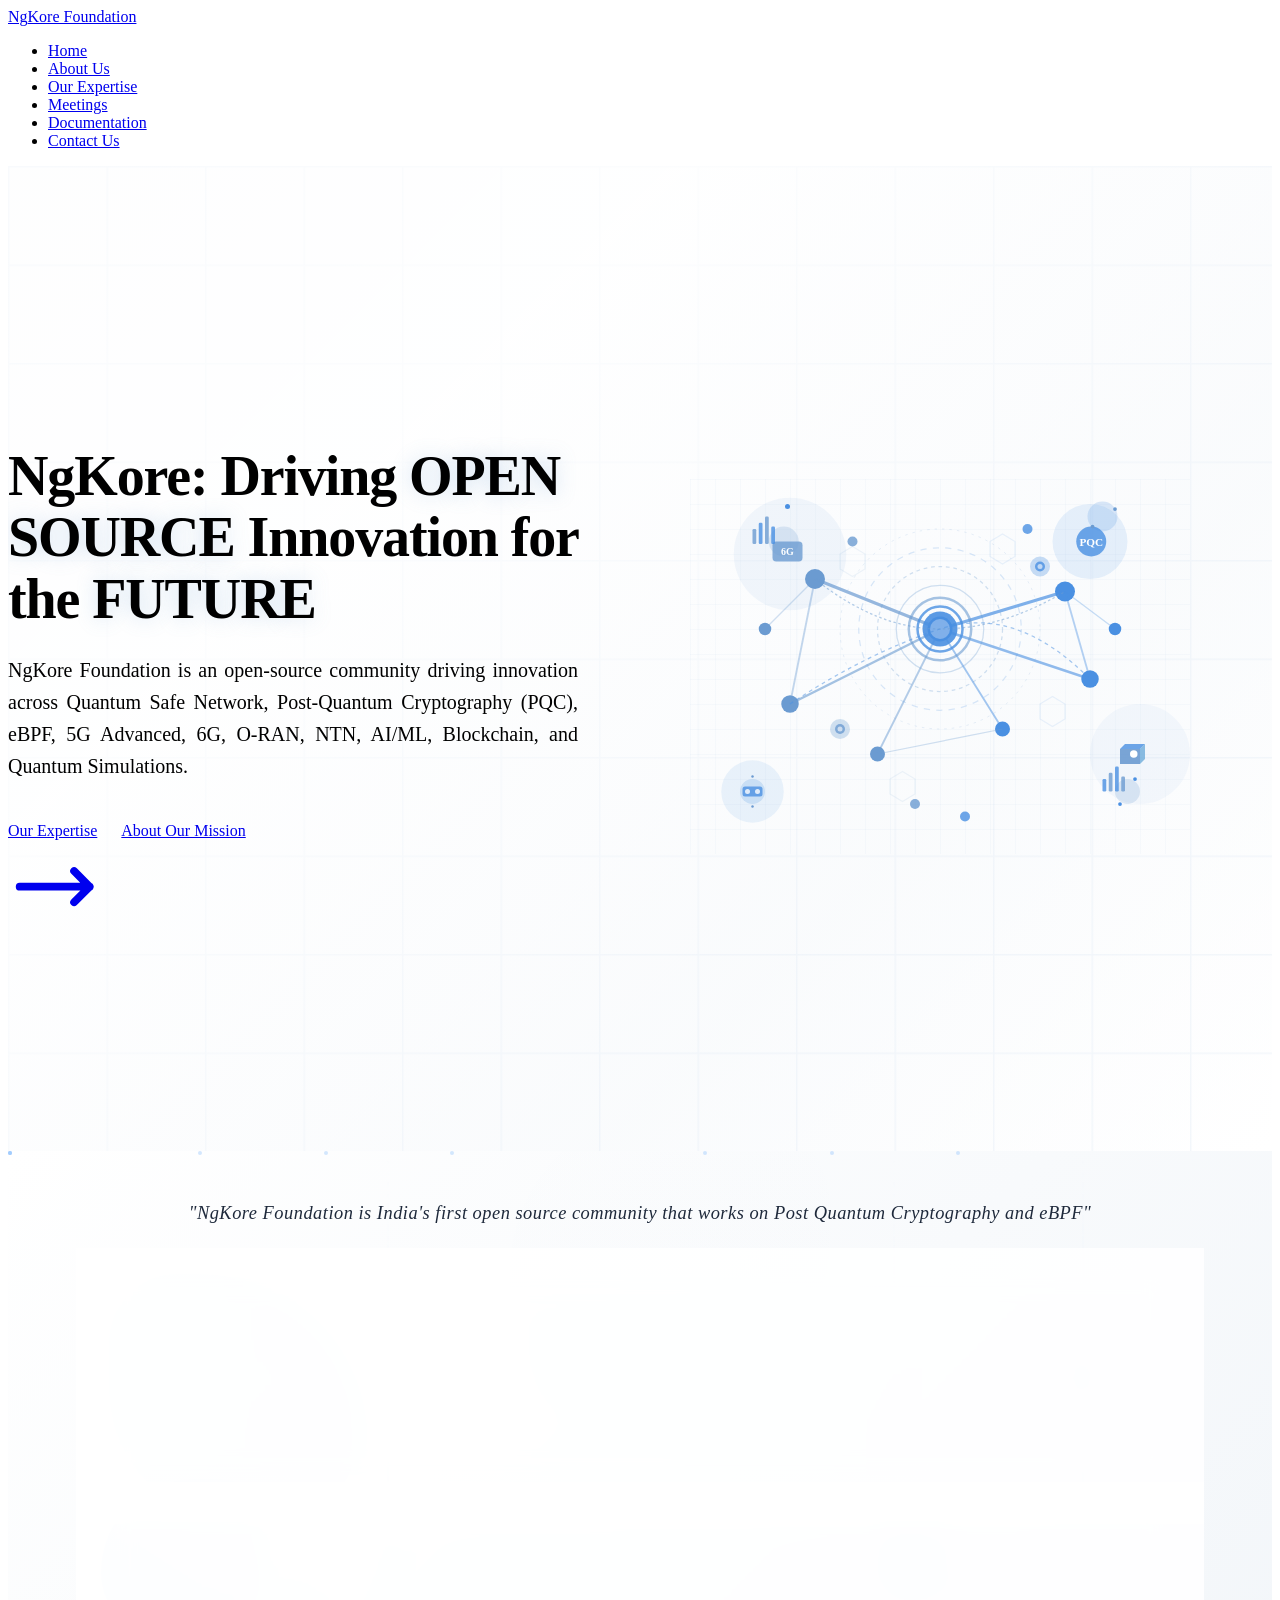
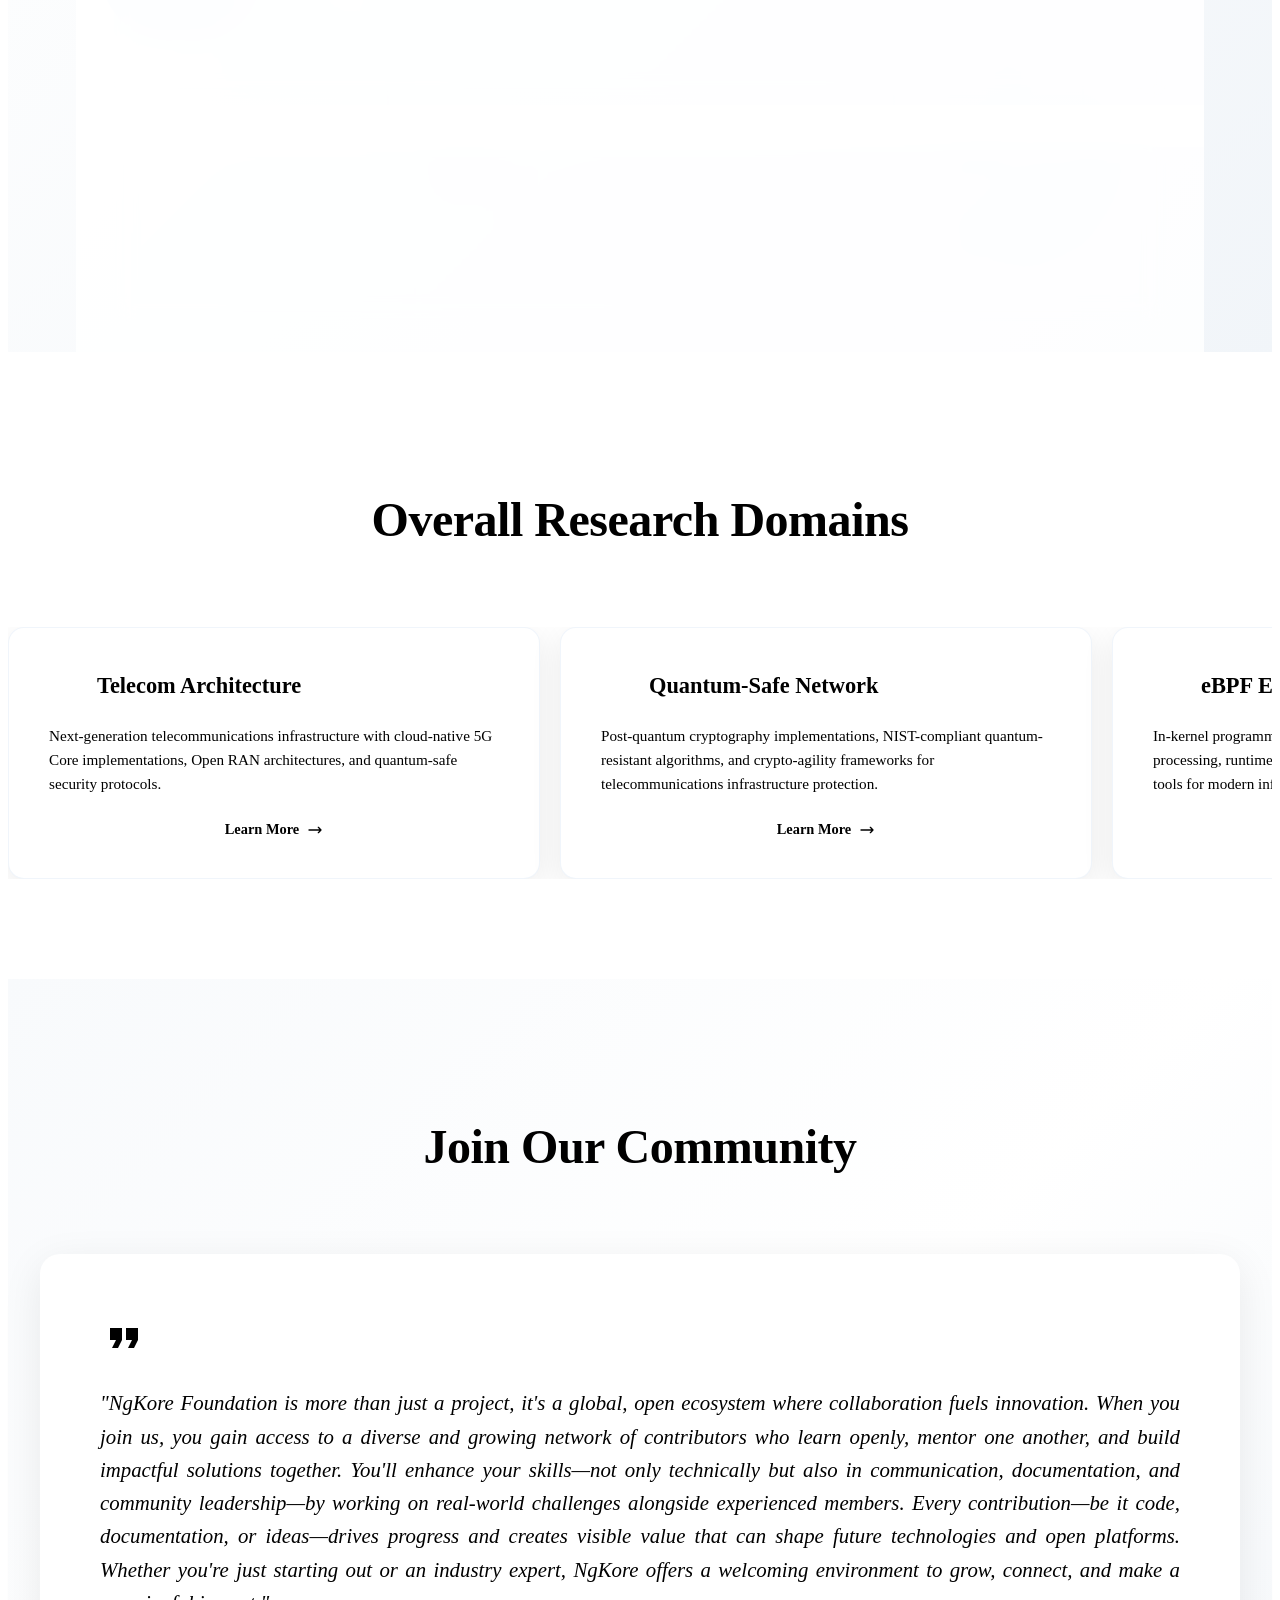
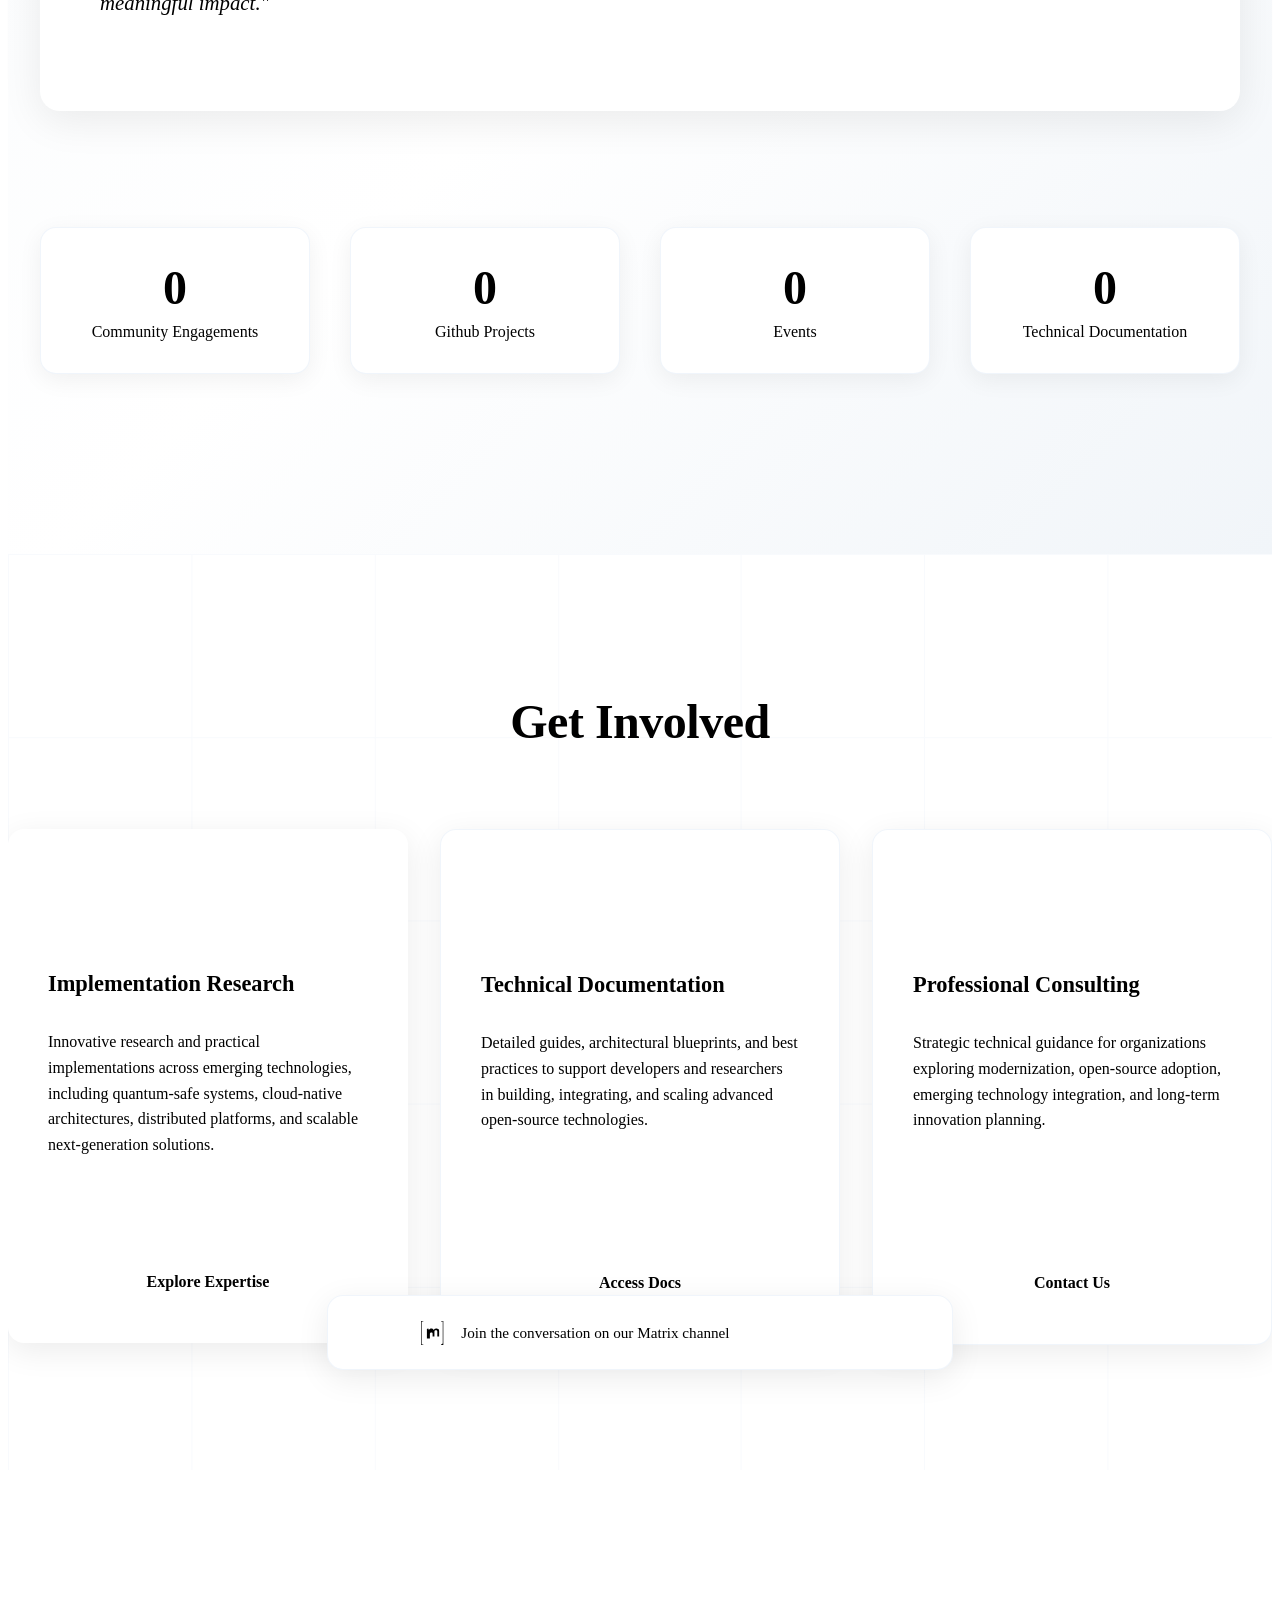
==== index.html @ 416057cf "adding matric channel link Signed-off-by: evershalik <evershalik@gmail.com>" ====
<!DOCTYPE html>
<html lang="en">
  <head>
    <meta charset="UTF-8" />
    <meta name="viewport" content="width=device-width, initial-scale=1.0" />
    <title>NgKore Foundation</title>
    <meta
      name="description"
      content="An open source community advancing in PQC, eBPF, 6G, O-RAN, NTN, AI/ML, Blockchain, Quantum, and Cloud-Native technologies."
    />

    <!-- Link Preview (Open Graph / Twitter Card) -->
    <meta property="og:type" content="website" />
    <meta property="og:url" content="https://ngkorefoundation.org/" />
    <!-- Replace with your live URL -->
    <meta
      property="og:title"
      content="NgKore: Driving OPEN SOURCE Innovation for the FUTURE"
    />
    <meta
      property="og:description"
      content="An open source community advancing in PQC, eBPF, 6G, O-RAN, NTN, AI/ML, Blockchain, Quantum and Cloud-Native technologies."
    />
    <meta property="og:image" content="./assets/ngkore-banner.png" />
    <!-- Replace with your actual image URL -->
    <meta property="og:image:type" content="image/png" />
    <meta property="og:image:width" content="1200" />
    <meta property="og:image:height" content="630" />

    <!-- Twitter Card -->
    <meta name="twitter:card" content="summary_large_image" />
    <meta name="twitter:url" content="https://ngkorefoundation.org/" />
    <meta
      name="twitter:title"
      content="NgKore: Driving OPEN SOURCE Innovation for the FUTURE"
    />
    <meta
      name="twitter:description"
      content="An open source community advancing in PQC, eBPF, 6G, O-RAN, NTN, AI/ML, Blockchain, Quantum, and Cloud-Native technologies."
    />
    <meta name="twitter:image" content="./assets/images/ngkore-banner.png" />

    <!-- Favicon -->
    <link
      rel="icon"
      type="image/x-icon"
      href="assets/images/favicon/favicon.ico"
    />
    <link
      rel="icon"
      type="image/png"
      sizes="16x16"
      href="assets/images/favicon/favicon-16x16.png"
    />
    <link
      rel="icon"
      type="image/png"
      sizes="32x32"
      href="assets/images/favicon/favicon-32x32.png"
    />
    <link
      rel="apple-touch-icon"
      sizes="180x180"
      href="assets/images/favicon/apple-touch-icon.png"
    />
    <link rel="manifest" href="assets/images/favicon/site.webmanifest" />

    <link rel="stylesheet" href="assets/css/main.css" />
    <link rel="stylesheet" href="assets/css/header.css" />
    <link rel="stylesheet" href="assets/css/index.css?v=1737716300" />
    <link rel="stylesheet" href="assets/css/footer.css" />
    <link
      href="https://fonts.googleapis.com/css2?family=ABeeZee:ital@0;1&display=swap"
      rel="stylesheet"
    />
  </head>

  <body>
    <!-- Include Header Component -->
    <div id="header-container"></div>

    <main>
      <!-- Hero Section -->
      <section class="hero-section">
        <div class="container">
          <div class="hero-content">
            <h1 class="hero-title">
              NgKore:
              <span class="gradient-text"> Driving </span
              ><span class="highlight-text">OPEN SOURCE</span
              ><span class="gradient-text"> Innovation for the </span
              ><span class="highlight-text">FUTURE</span>
            </h1>
            <p class="hero-subtitle">
              NgKore Foundation is an open-source community driving innovation
              across Quantum Safe Network, Post-Quantum Cryptography (PQC),
              eBPF, 5G Advanced, 6G, O-RAN, NTN, AI/ML, Blockchain, and Quantum
              Simulations.
            </p>
            <div class="hero-actions">
              <a href="pages/expertise" class="btn btn-primary">
                <span>Our Expertise</span>
                <svg
                  class="btn-icon"
                  fill="none"
                  stroke="currentColor"
                  viewBox="0 0 24 24"
                >
                  <path
                    stroke-linecap="round"
                    stroke-linejoin="round"
                    stroke-width="2"
                    d="M17 8l4 4m0 0l-4 4m4-4H3"
                  />
                </svg>
              </a>
              <a href="pages/about" class="btn btn-secondary">
                <span>About Our Mission</span>
              </a>
            </div>
          </div>
          <div class="hero-visual">
            <div class="hero-illustration">
              <svg
                class="hero-svg"
                viewBox="0 0 400 300"
                xmlns="http://www.w3.org/2000/svg"
              >
                <!-- Background elements -->
                <circle
                  cx="80"
                  cy="60"
                  r="45"
                  fill="rgba(107, 155, 209, 0.08)"
                  class="float-animation"
                />
                <circle
                  cx="320"
                  cy="50"
                  r="30"
                  fill="rgba(74, 144, 226, 0.12)"
                  class="float-animation-delayed"
                />
                <circle
                  cx="360"
                  cy="220"
                  r="40"
                  fill="rgba(107, 155, 209, 0.06)"
                  class="float-animation-slow"
                />
                <circle
                  cx="50"
                  cy="250"
                  r="25"
                  fill="rgba(74, 144, 226, 0.1)"
                  class="float-animation-delayed"
                />

                <!-- Grid pattern overlay -->
                <defs>
                  <pattern
                    id="grid"
                    x="0"
                    y="0"
                    width="20"
                    height="20"
                    patternUnits="userSpaceOnUse"
                  >
                    <path
                      d="M 20 0 L 0 0 0 20"
                      fill="none"
                      stroke="#6B9BD1"
                      stroke-width="0.2"
                      opacity="0.3"
                    />
                  </pattern>
                </defs>
                <rect
                  x="0"
                  y="0"
                  width="100%"
                  height="100%"
                  fill="url(#grid)"
                  class="fade-in-animation"
                />

                <!-- Main network nodes -->
                <circle
                  cx="200"
                  cy="120"
                  r="10"
                  fill="#4A90E2"
                  class="pulse-animation-strong"
                />
                <circle
                  cx="100"
                  cy="80"
                  r="8"
                  fill="#6B9BD1"
                  class="pulse-animation"
                />
                <circle
                  cx="300"
                  cy="90"
                  r="8"
                  fill="#4A90E2"
                  class="pulse-animation-delayed"
                />
                <circle
                  cx="80"
                  cy="180"
                  r="7"
                  fill="#6B9BD1"
                  class="pulse-animation-slow"
                />
                <circle
                  cx="320"
                  cy="160"
                  r="7"
                  fill="#4A90E2"
                  class="pulse-animation"
                />
                <circle
                  cx="150"
                  cy="220"
                  r="6"
                  fill="#6B9BD1"
                  class="pulse-animation-delayed"
                />
                <circle
                  cx="250"
                  cy="200"
                  r="6"
                  fill="#4A90E2"
                  class="pulse-animation-slow"
                />
                <circle
                  cx="60"
                  cy="120"
                  r="5"
                  fill="#6B9BD1"
                  class="pulse-animation"
                />
                <circle
                  cx="340"
                  cy="120"
                  r="5"
                  fill="#4A90E2"
                  class="pulse-animation-delayed"
                />

                <!-- Secondary network nodes -->
                <circle
                  cx="130"
                  cy="50"
                  r="4"
                  fill="#6B9BD1"
                  opacity="0.8"
                  class="pulse-animation-subtle"
                />
                <circle
                  cx="270"
                  cy="40"
                  r="4"
                  fill="#4A90E2"
                  opacity="0.8"
                  class="pulse-animation-subtle-delayed"
                />
                <circle
                  cx="180"
                  cy="260"
                  r="4"
                  fill="#6B9BD1"
                  opacity="0.8"
                  class="pulse-animation-subtle"
                />
                <circle
                  cx="220"
                  cy="270"
                  r="4"
                  fill="#4A90E2"
                  opacity="0.8"
                  class="pulse-animation-subtle-delayed"
                />

                <!-- Connection lines - Primary -->
                <line
                  x1="200"
                  y1="120"
                  x2="100"
                  y2="80"
                  stroke="#6B9BD1"
                  stroke-width="2.5"
                  opacity="0.7"
                  class="draw-animation"
                />
                <line
                  x1="200"
                  y1="120"
                  x2="300"
                  y2="90"
                  stroke="#4A90E2"
                  stroke-width="2.5"
                  opacity="0.7"
                  class="draw-animation-delayed"
                />
                <line
                  x1="200"
                  y1="120"
                  x2="80"
                  y2="180"
                  stroke="#6B9BD1"
                  stroke-width="2"
                  opacity="0.6"
                  class="draw-animation-slow"
                />
                <line
                  x1="200"
                  y1="120"
                  x2="320"
                  y2="160"
                  stroke="#4A90E2"
                  stroke-width="2"
                  opacity="0.6"
                  class="draw-animation-delayed-slow"
                />
                <line
                  x1="200"
                  y1="120"
                  x2="150"
                  y2="220"
                  stroke="#6B9BD1"
                  stroke-width="1.5"
                  opacity="0.5"
                  class="draw-animation"
                />
                <line
                  x1="200"
                  y1="120"
                  x2="250"
                  y2="200"
                  stroke="#4A90E2"
                  stroke-width="1.5"
                  opacity="0.5"
                  class="draw-animation-delayed"
                />

                <!-- Connection lines - Secondary -->
                <line
                  x1="100"
                  y1="80"
                  x2="80"
                  y2="180"
                  stroke="#6B9BD1"
                  stroke-width="1.5"
                  opacity="0.4"
                  class="draw-animation-slow"
                />
                <line
                  x1="300"
                  y1="90"
                  x2="320"
                  y2="160"
                  stroke="#4A90E2"
                  stroke-width="1.5"
                  opacity="0.4"
                  class="draw-animation-slow"
                />
                <line
                  x1="150"
                  y1="220"
                  x2="250"
                  y2="200"
                  stroke="#6B9BD1"
                  stroke-width="1"
                  opacity="0.3"
                  class="draw-animation-delayed"
                />
                <line
                  x1="60"
                  y1="120"
                  x2="100"
                  y2="80"
                  stroke="#6B9BD1"
                  stroke-width="1"
                  opacity="0.3"
                  class="draw-animation"
                />
                <line
                  x1="340"
                  y1="120"
                  x2="300"
                  y2="90"
                  stroke="#4A90E2"
                  stroke-width="1"
                  opacity="0.3"
                  class="draw-animation-delayed"
                />

                <!-- Central hub with multiple rings -->
                <circle
                  cx="200"
                  cy="120"
                  r="25"
                  fill="none"
                  stroke="#6B9BD1"
                  stroke-width="2"
                  opacity="0.6"
                  class="expand-animation"
                />
                <circle
                  cx="200"
                  cy="120"
                  r="18"
                  fill="none"
                  stroke="#4A90E2"
                  stroke-width="2"
                  opacity="0.8"
                  class="expand-animation-delayed"
                />
                <circle
                  cx="200"
                  cy="120"
                  r="35"
                  fill="none"
                  stroke="#6B9BD1"
                  stroke-width="1"
                  opacity="0.3"
                  class="expand-animation-slow"
                />
                <circle cx="200" cy="120" r="14" fill="#4A90E2" opacity="0.9" />
                <circle
                  cx="200"
                  cy="120"
                  r="8"
                  fill="white"
                  opacity="0.3"
                  class="pulse-inner"
                />

                <!-- Technology clusters -->
                <g class="tech-cluster" transform="translate(70, 30)">
                  <circle
                    cx="5"
                    cy="20"
                    r="12"
                    fill="rgba(107, 155, 209, 0.2)"
                    class="cluster-pulse"
                  />
                  <rect
                    x="-4"
                    y="20"
                    width="24"
                    height="16"
                    rx="3"
                    fill="#6B9BD1"
                    opacity="0.8"
                  />
                  <text
                    x="8"
                    y="28"
                    text-anchor="middle"
                    dominant-baseline="central"
                    fill="white"
                    font-size="8"
                    font-weight="bold"
                  >
                    6G
                  </text>
                  <circle
                    cx="8"
                    cy="-8"
                    r="2"
                    fill="#4A90E2"
                    class="blink-animation"
                  />
                </g>

                <g class="tech-cluster" transform="translate(330, 30)">
                  <circle
                    cx="0"
                    cy="0"
                    r="12"
                    fill="rgba(74, 144, 226, 0.2)"
                    class="cluster-pulse-delayed"
                  />
                  <circle cx="-9" cy="20" r="12" fill="#4A90E2" opacity="0.8" />
                  <text
                    x="-9"
                    y="20"
                    text-anchor="middle"
                    dominant-baseline="central"
                    fill="white"
                    font-size="9"
                    font-weight="bold"
                  >
                    PQC
                  </text>
                  <circle
                    cx="10"
                    cy="-6"
                    r="1.5"
                    fill="#6B9BD1"
                    class="blink-animation-delayed"
                  />
                  <circle
                    cx="-8"
                    cy="8"
                    r="1.5"
                    fill="#6B9BD1"
                    class="blink-animation"
                  />
                </g>

                <g class="tech-cluster" transform="translate(350, 250)">
                  <circle
                    cx="0"
                    cy="0"
                    r="10"
                    fill="rgba(107, 155, 209, 0.2)"
                    class="cluster-pulse"
                  />
                  <!-- 3D Cube -->
                  <!-- Front face -->
                  <rect
                    x="-6"
                    y="-34"
                    width="16"
                    height="12"
                    fill="#6B9BD1"
                    opacity="0.9"
                  />
                  <!-- Top face -->
                  <polygon
                    points="-6,-34 -2,-38 14,-38 10,-34"
                    fill="#4A90E2"
                    opacity="0.8"
                  />
                  <!-- Right face -->
                  <polygon
                    points="10,-34 14,-38 14,-26 10,-22"
                    fill="#5BA3D6"
                    opacity="0.7"
                  />
                  <circle cx="5" cy="-30" r="3" fill="white" />
                  <circle
                    cx="6"
                    cy="-10"
                    r="1.5"
                    fill="#4A90E2"
                    class="orbit-animation"
                  />
                  <circle
                    cx="-6"
                    cy="10"
                    r="1.5"
                    fill="#4A90E2"
                    class="orbit-animation-reverse"
                  />
                </g>

                <g class="tech-cluster" transform="translate(50, 250)">
                  <circle
                    cx="0"
                    cy="0"
                    r="10"
                    fill="rgba(74, 144, 226, 0.2)"
                    class="cluster-pulse-delayed"
                  />
                  <rect
                    x="-8"
                    y="-4"
                    width="16"
                    height="8"
                    rx="2"
                    fill="#4A90E2"
                    opacity="0.8"
                  />
                  <circle cx="-4" cy="0" r="2" fill="white" opacity="0.8" />
                  <circle cx="4" cy="0" r="2" fill="white" opacity="0.8" />
                  <circle
                    cx="0"
                    cy="-12"
                    r="1"
                    fill="#6B9BD1"
                    class="float-dot"
                  />
                  <circle
                    cx="0"
                    cy="12"
                    r="1"
                    fill="#6B9BD1"
                    class="float-dot-delayed"
                  />
                </g>

                <!-- Signal waves -->
                <g class="signal-waves">
                  <circle
                    cx="200"
                    cy="120"
                    r="50"
                    fill="none"
                    stroke="#6B9BD1"
                    stroke-width="1"
                    opacity="0"
                    class="wave-animation"
                  ></circle>
                  <circle
                    cx="200"
                    cy="120"
                    r="70"
                    fill="none"
                    stroke="#4A90E2"
                    stroke-width="1"
                    opacity="0"
                    class="wave-animation-delayed"
                  ></circle>
                  <circle
                    cx="200"
                    cy="120"
                    r="90"
                    fill="none"
                    stroke="#6B9BD1"
                    stroke-width="1"
                    opacity="0"
                    class="wave-animation-slow"
                  ></circle>
                </g>

                <!-- Additional Complex Elements -->
                <!-- Rotating orbital rings around main hub -->
                <g class="orbital-rings">
                  <circle
                    cx="200"
                    cy="120"
                    r="50"
                    fill="none"
                    stroke="#6B9BD1"
                    stroke-width="1"
                    opacity="0.3"
                    stroke-dasharray="3,3"
                    class="orbit-ring-1"
                  />
                  <circle
                    cx="200"
                    cy="120"
                    r="65"
                    fill="none"
                    stroke="#4A90E2"
                    stroke-width="1"
                    opacity="0.2"
                    stroke-dasharray="5,5"
                    class="orbit-ring-2"
                  />
                  <circle
                    cx="200"
                    cy="120"
                    r="80"
                    fill="none"
                    stroke="#6B9BD1"
                    stroke-width="0.8"
                    opacity="0.15"
                    stroke-dasharray="2,4"
                    class="orbit-ring-3"
                  />
                </g>

                <!-- Signal wave propagation -->
                <g class="signal-waves">
                  <circle
                    cx="200"
                    cy="120"
                    r="40"
                    fill="none"
                    stroke="#6B9BD1"
                    stroke-width="2"
                    opacity="0"
                    class="wave-1"
                  />
                  <circle
                    cx="200"
                    cy="120"
                    r="60"
                    fill="none"
                    stroke="#4A90E2"
                    stroke-width="2"
                    opacity="0"
                    class="wave-2"
                  />
                  <circle
                    cx="200"
                    cy="120"
                    r="90"
                    fill="none"
                    stroke="#6B9BD1"
                    stroke-width="2"
                    opacity="0"
                    class="wave-3"
                  />
                </g>

                <!-- Network activity indicators -->
                <g class="activity-indicators">
                  <rect
                    x="50"
                    y="40"
                    width="3"
                    height="12"
                    fill="#6B9BD1"
                    opacity="0.8"
                    class="bar-1"
                    rx="1"
                  />
                  <rect
                    x="55"
                    y="35"
                    width="3"
                    height="17"
                    fill="#4A90E2"
                    opacity="0.8"
                    class="bar-2"
                    rx="1"
                  />
                  <rect
                    x="60"
                    y="30"
                    width="3"
                    height="22"
                    fill="#6B9BD1"
                    opacity="0.8"
                    class="bar-3"
                    rx="1"
                  />
                  <rect
                    x="65"
                    y="38"
                    width="3"
                    height="14"
                    fill="#4A90E2"
                    opacity="0.8"
                    class="bar-4"
                    rx="1"
                  />

                  <rect
                    x="330"
                    y="240"
                    width="3"
                    height="10"
                    fill="#4A90E2"
                    opacity="0.8"
                    class="bar-5"
                    rx="1"
                  />
                  <rect
                    x="335"
                    y="235"
                    width="3"
                    height="15"
                    fill="#6B9BD1"
                    opacity="0.8"
                    class="bar-6"
                    rx="1"
                  />
                  <rect
                    x="340"
                    y="230"
                    width="3"
                    height="20"
                    fill="#4A90E2"
                    opacity="0.8"
                    class="bar-7"
                    rx="1"
                  />
                  <rect
                    x="345"
                    y="238"
                    width="3"
                    height="12"
                    fill="#6B9BD1"
                    opacity="0.8"
                    class="bar-8"
                    rx="1"
                  />
                </g>

                <!-- Hexagonal mesh pattern -->
                <g class="hex-mesh" opacity="0.1">
                  <polygon
                    points="120,60 130,54 140,60 140,72 130,78 120,72"
                    fill="none"
                    stroke="#6B9BD1"
                    stroke-width="1"
                    class="hex-fade-1"
                  />
                  <polygon
                    points="280,180 290,174 300,180 300,192 290,198 280,192"
                    fill="none"
                    stroke="#4A90E2"
                    stroke-width="1"
                    class="hex-fade-2"
                  />
                  <polygon
                    points="160,240 170,234 180,240 180,252 170,258 160,252"
                    fill="none"
                    stroke="#6B9BD1"
                    stroke-width="1"
                    class="hex-fade-3"
                  />
                  <polygon
                    points="240,50 250,44 260,50 260,62 250,68 240,62"
                    fill="none"
                    stroke="#4A90E2"
                    stroke-width="1"
                    class="hex-fade-4"
                  />
                </g>

                <!-- Pulsing connection hubs -->
                <g class="connection-hubs">
                  <circle
                    cx="120"
                    cy="200"
                    r="8"
                    fill="rgba(107, 155, 209, 0.3)"
                    class="hub-pulse-1"
                  />
                  <circle
                    cx="120"
                    cy="200"
                    r="4"
                    fill="#6B9BD1"
                    opacity="0.8"
                  />
                  <circle
                    cx="120"
                    cy="200"
                    r="2"
                    fill="white"
                    opacity="0.6"
                    class="hub-inner-pulse"
                  />

                  <circle
                    cx="280"
                    cy="70"
                    r="8"
                    fill="rgba(74, 144, 226, 0.3)"
                    class="hub-pulse-2"
                  />
                  <circle cx="280" cy="70" r="4" fill="#4A90E2" opacity="0.8" />
                  <circle
                    cx="280"
                    cy="70"
                    r="2"
                    fill="white"
                    opacity="0.6"
                    class="hub-inner-pulse-delayed"
                  />
                </g>

                <!-- Quantum entanglement lines -->
                <g class="quantum-lines">
                  <path
                    d="M100,80 Q150,120 200,120 Q250,120 300,90"
                    fill="none"
                    stroke="#6B9BD1"
                    stroke-width="1"
                    opacity="0.5"
                    stroke-dasharray="2,2"
                    class="quantum-flow-1"
                  />
                  <path
                    d="M80,180 Q140,140 200,120 Q260,100 320,160"
                    fill="none"
                    stroke="#4A90E2"
                    stroke-width="1"
                    opacity="0.5"
                    stroke-dasharray="3,3"
                    class="quantum-flow-2"
                  />
                </g>
              </svg>
            </div>
          </div>
        </div>
      </section>

      <!-- New Highlight Sections -->
      <!-- <section class="pqc-highlight-section">
    <div class="container">
        <div class="highlight-content">
            <div class="highlight-badge">
                <svg width="24" height="24" viewBox="0 0 24 24" fill="none" stroke="currentColor" stroke-width="2" stroke-linecap="round" stroke-linejoin="round">
                    <path d="M12 1a3 3 0 0 0-3 3v8a3 3 0 0 0 6 0V4a3 3 0 0 0-3-3z"></path>
                    <path d="M21 12h-1l-3-3"></path>
                    <path d="M3 12h1l3-3"></path>
                    <path d="M12 21v-1l-3-3"></path>
                    <path d="M12 3v1l3 3"></path>
                </svg>
                Quantum Security
            </div>
            <h2 class="highlight-title">
                <span class="gradient-text">Post-Quantum Zero Trust Architecture</span>: 
                Ensuring Quantum Security in every layer of the network
            </h2>
            <p class="highlight-description">
                Pioneering the next generation of network security with quantum-resistant cryptography 
                and zero-trust principles, protecting critical infrastructure against both current and 
                future quantum computing threats.
            </p>
        </div>
    </div>
</section>

<section class="ebpf-highlight-section">
    <div class="container">
        <div class="highlight-content">
            <div class="highlight-badge">
                <svg width="24" height="24" viewBox="0 0 24 24" fill="none" stroke="currentColor" stroke-width="2" stroke-linecap="round" stroke-linejoin="round">
                    <path d="M4 7V4a2 2 0 0 1 2-2h2"></path>
                    <path d="M4 17v3a2 2 0 0 0 2 2h2"></path>
                    <path d="M16 4h2a2 2 0 0 1 2 2v3"></path>
                    <path d="M16 20h2a2 2 0 0 0 2-2v-3"></path>
                    <rect x="8" y="8" width="8" height="8" rx="1"></rect>
                </svg>
                eBPF Innovation
            </div>
            <h2 class="highlight-title">
                <span class="gradient-text">Revolutionary eBPF Programming</span>: 
                Transforming Network Performance and Security at the Kernel Level
            </h2>
            <p class="highlight-description">
                Harnessing the power of extended Berkeley Packet Filter (eBPF) technology to deliver 
                unprecedented network performance, real-time observability, and runtime security 
                across cloud-native and telecom infrastructures.
            </p>
        </div>
    </div>
</section> -->

      <!-- Enhanced Highlight Sections -->
      <section class="enhanced-highlights-section">
        <div class="container">
          <!-- NgKore Community Note -->
          <div class="community-note">
            <p>
              <em
                >"NgKore Foundation is India's first open source community that
                works on Post Quantum Cryptography and eBPF"</em
              >
            </p>
          </div>

          <!-- Post-Quantum Zero Trust Architecture Section - LEFT ALIGNED -->
          <div class="highlight-item left-aligned">
            <div class="highlight-content">
              <div class="highlight-text left-text">
                <h2 class="highlight-title gradient-blue">
                  Post-Quantum Zero Trust Architecture (PQ-ZTA)
                </h2>
                <p class="highlight-subtitle">
                  Ensuring Quantum Security in every layer of the network
                </p>
              </div>
              <div class="highlight-visual">
                <div class="floating-icon quantum-icon">
                  <svg
                    viewBox="0 0 24 24"
                    fill="none"
                    stroke="currentColor"
                    stroke-width="2"
                  >
                    <path
                      d="M12 1a3 3 0 0 0-3 3v8a3 3 0 0 0 6 0V4a3 3 0 0 0-3-3z"
                    />
                    <path d="M21 12h-1l-3-3" />
                    <path d="M3 12h1l3-3" />
                    <path d="M12 21v-1l-3-3" />
                    <path d="M12 3v1l3 3" />
                  </svg>
                </div>
              </div>
            </div>
          </div>

          <!-- eBPF Innovation Section - NOW LEFT ALIGNED -->
          <div class="highlight-item left-aligned">
            <div class="highlight-content">
              <div class="highlight-text left-text">
                <h2 class="highlight-title gradient-purple">eBPF Innovation</h2>
                <p class="highlight-subtitle">
                  Revolutionizing system performance, monitoring and security
                  through eBPF innovation and open-source solutions.
                </p>
              </div>
              <div class="highlight-visual">
                <div class="floating-icon ebpf-icon">
                  <svg
                    viewBox="0 0 24 24"
                    fill="none"
                    stroke="currentColor"
                    stroke-width="2"
                  >
                    <path d="M4 7V4a2 2 0 0 1 2-2h2" />
                    <path d="M4 17v3a2 2 0 0 0 2 2h2" />
                    <path d="M16 4h2a2 2 0 0 1 2 2v3" />
                    <path d="M16 20h2a2 2 0 0 0 2-2v-3" />
                    <rect x="8" y="8" width="8" height="8" rx="1" />
                  </svg>
                </div>
              </div>
            </div>
          </div>

          <!-- Next Generation Telecom Section - LEFT ALIGNED -->
          <div class="highlight-item left-aligned">
            <div class="highlight-content">
              <div class="highlight-text left-text">
                <h2 class="highlight-title gradient-green">
                  Next Generation Telecom
                </h2>
                <p class="highlight-subtitle">
                  Cloud-native 5G/6G Networks, O-RAN ecosystems, and
                  Non-Terrestrial Networks (NTN) for future connectivity.
                </p>
              </div>
              <div class="highlight-visual">
                <div class="floating-icon telecom-icon">
                  <svg
                    viewBox="0 0 24 24"
                    fill="none"
                    stroke="currentColor"
                    stroke-width="2"
                  >
                    <path d="M3 21h18" />
                    <path d="M5 21V7l8-4v18" />
                    <path d="M19 21V11l-6-4" />
                    <path d="M9 9v.01" />
                    <path d="M9 12v.01" />
                    <path d="M9 15v.01" />
                    <path d="M9 18v.01" />
                    <path d="M15 15v.01" />
                    <path d="M15 18v.01" />
                  </svg>
                </div>
              </div>
            </div>
          </div>
        </div>

        <!-- INSANE BACKGROUND EFFECTS -->
        <div class="crazy-background">
          <!-- Animated Geometric Shapes -->
          <div class="geometric-shape shape-1"></div>
          <div class="geometric-shape shape-2"></div>
          <div class="geometric-shape shape-3"></div>
          <div class="geometric-shape shape-4"></div>
          <div class="geometric-shape shape-5"></div>
          <div class="geometric-shape shape-6"></div>

          <!-- Floating Orbs -->
          <div class="floating-orb orb-1"></div>
          <div class="floating-orb orb-2"></div>
          <div class="floating-orb orb-3"></div>
          <div class="floating-orb orb-4"></div>

          <!-- Light Beams -->
          <div class="light-beam beam-1"></div>
          <div class="light-beam beam-2"></div>
          <div class="light-beam beam-3"></div>

          <!-- Morphing Blobs -->
          <div class="morphing-blob blob-1"></div>
          <div class="morphing-blob blob-2"></div>

          <!-- Particle Swarm -->
          <div class="particle-swarm">
            <div class="swarm-particle"></div>
            <div class="swarm-particle"></div>
            <div class="swarm-particle"></div>
            <div class="swarm-particle"></div>
            <div class="swarm-particle"></div>
            <div class="swarm-particle"></div>
            <div class="swarm-particle"></div>
            <div class="swarm-particle"></div>
            <div class="swarm-particle"></div>
            <div class="swarm-particle"></div>
          </div>
        </div>
      </section>

      <!-- Research Areas Section -->
      <section class="research-section">
        <div class="container">
          <div class="section-header">
            <h2 class="section-title">Overall Research Domains</h2>
          </div>

          <div class="research-carousel-container">
            <div class="research-carousel-track" id="research-track">
              <div class="research-card">
                <div class="card-header">
                  <div class="card-icon">
                    <svg
                      viewBox="0 0 24 24"
                      fill="none"
                      stroke="currentColor"
                      stroke-width="1.5"
                    >
                      <path d="M3 21h18" />
                      <path d="M5 21V7l8-4v18" />
                      <path d="M19 21V11l-6-4" />
                      <path d="M9 9v.01" />
                      <path d="M9 12v.01" />
                      <path d="M9 15v.01" />
                      <path d="M9 18v.01" />
                      <path d="M15 15v.01" />
                      <path d="M15 18v.01" />
                    </svg>
                  </div>
                  <div class="card-title-section">
                    <h3>Telecom Architecture</h3>
                  </div>
                </div>
                <div class="card-body">
                  <p>
                    Next-generation telecommunications infrastructure with
                    cloud-native 5G Core implementations, Open RAN
                    architectures, and quantum-safe security protocols.
                  </p>
                  <a
                    href="pages/expertise/telecom-architecture"
                    class="card-button"
                  >
                    <span>Learn More</span>
                    <svg
                      class="btn-icon"
                      fill="none"
                      stroke="currentColor"
                      viewBox="0 0 24 24"
                    >
                      <path
                        stroke-linecap="round"
                        stroke-linejoin="round"
                        stroke-width="2"
                        d="M17 8l4 4m0 0l-4 4m4-4H3"
                      />
                    </svg>
                  </a>
                </div>
              </div>

              <div class="research-card">
                <div class="card-header">
                  <div class="card-icon">
                    <svg
                      viewBox="0 0 24 24"
                      fill="none"
                      stroke="currentColor"
                      stroke-width="1.5"
                    >
                      <path
                        d="M12 1L3 5v6c0 5.55 3.84 10.74 9 12 5.16-1.26 9-6.45 9-12V5l-9-4z"
                      />
                      <rect x="10" y="9" width="4" height="4" rx="1" />
                      <path d="M10 9V7a2 2 0 014 0v2" />
                    </svg>
                  </div>
                  <div class="card-title-section">
                    <h3>Quantum-Safe Network</h3>
                  </div>
                </div>
                <div class="card-body">
                  <p>
                    Post-quantum cryptography implementations, NIST-compliant
                    quantum-resistant algorithms, and crypto-agility frameworks
                    for telecommunications infrastructure protection.
                  </p>
                  <a
                    href="pages/expertise/quantum-security"
                    class="card-button"
                  >
                    <span>Learn More</span>
                    <svg
                      class="btn-icon"
                      fill="none"
                      stroke="currentColor"
                      viewBox="0 0 24 24"
                    >
                      <path
                        stroke-linecap="round"
                        stroke-linejoin="round"
                        stroke-width="2"
                        d="M17 8l4 4m0 0l-4 4m4-4H3"
                      />
                    </svg>
                  </a>
                </div>
              </div>

              <div class="research-card">
                <div class="card-header">
                  <div class="card-icon">
                    <svg
                      viewBox="0 0 24 24"
                      fill="none"
                      stroke="currentColor"
                      stroke-width="1.5"
                    >
                      <ellipse cx="12" cy="11" rx="4" ry="6" />
                      <path d="M7 8l-3-2" />
                      <path d="M17 8l3-2" />
                      <path d="M7 14l-3 2" />
                      <path d="M17 14l3 2" />
                      <circle cx="10" cy="8" r="1" />
                      <circle cx="14" cy="8" r="1" />
                      <path d="M8 10h8" />
                      <path d="M8 12h8" />
                      <path d="M8 14h8" />
                    </svg>
                  </div>

                  <div class="card-title-section">
                    <h3>eBPF Engineering</h3>
                  </div>
                </div>
                <div class="card-body">
                  <p>
                    In-kernel programmability solutions with high-performance
                    packet processing, runtime security monitoring, and advanced
                    observability tools for modern infrastructures.
                  </p>
                  <a
                    href="pages/expertise/ebpf-engineering"
                    class="card-button"
                  >
                    <span>Learn More</span>
                    <svg
                      class="btn-icon"
                      fill="none"
                      stroke="currentColor"
                      viewBox="0 0 24 24"
                    >
                      <path
                        stroke-linecap="round"
                        stroke-linejoin="round"
                        stroke-width="2"
                        d="M17 8l4 4m0 0l-4 4m4-4H3"
                      />
                    </svg>
                  </a>
                </div>
              </div>

              <!-- <div class="research-card">
                <div class="card-header">
                  <div class="card-icon">
                    <svg
                      viewBox="0 0 24 24"
                      fill="none"
                      stroke="currentColor"
                      stroke-width="1.5"
                    >
                      <rect x="2" y="3" width="20" height="14" rx="2" ry="2" />
                      <line x1="8" y1="21" x2="16" y2="21" />
                      <line x1="12" y1="17" x2="12" y2="21" />
                      <circle cx="7" cy="9" r="1" />
                      <circle cx="12" cy="9" r="1" />
                      <circle cx="17" cy="9" r="1" />
                      <line x1="5" y1="13" x2="19" y2="13" />
                    </svg>
                  </div>
                  <div class="card-title-section">
                    <h3>Network Deployment</h3>
                  </div>
                </div>
                <div class="card-body">
                  <p>
                    End-to-end private 5G deployments, O-RAN testbeds with 7.2
                    O-RU implementations, and automated network maintenance for
                    reliable telecommunications infrastructure.
                  </p>
                  <a
                    href="pages/expertise/network-deployment"
                    class="card-button"
                  >
                    <span>Learn More</span>
                    <svg
                      class="btn-icon"
                      fill="none"
                      stroke="currentColor"
                      viewBox="0 0 24 24"
                    >
                      <path
                        stroke-linecap="round"
                        stroke-linejoin="round"
                        stroke-width="2"
                        d="M17 8l4 4m0 0l-4 4m4-4H3"
                      />
                    </svg>
                  </a>
                </div>
              </div> -->

              <div class="research-card">
                <div class="card-header">
                  <div class="card-icon">
                    <svg
                      viewBox="0 0 24 24"
                      fill="none"
                      stroke="currentColor"
                      stroke-width="1.5"
                    >
                      <circle cx="12" cy="12" r="3" />
                      <circle cx="6" cy="6" r="2" />
                      <circle cx="18" cy="6" r="2" />
                      <circle cx="6" cy="18" r="2" />
                      <circle cx="18" cy="18" r="2" />
                      <path d="M8.21 8.21l2.83 2.83" />
                      <path d="M15.79 8.21l-2.83 2.83" />
                      <path d="M8.21 15.79l2.83-2.83" />
                      <path d="M15.79 15.79l-2.83-2.83" />
                    </svg>
                  </div>
                  <div class="card-title-section">
                    <h3>Multi-Vendor Integration</h3>
                  </div>
                </div>
                <div class="card-body">
                  <p>
                    Cross-vendor 5G interoperability, Open RAN multi-vendor
                    ecosystems, and vendor-independent radio solutions enabling
                    seamless telecommunications integration.
                  </p>
                  <a
                    href="pages/expertise/multi-vendor-integration"
                    class="card-button"
                  >
                    <span>Learn More</span>
                    <svg
                      class="btn-icon"
                      fill="none"
                      stroke="currentColor"
                      viewBox="0 0 24 24"
                    >
                      <path
                        stroke-linecap="round"
                        stroke-linejoin="round"
                        stroke-width="2"
                        d="M17 8l4 4m0 0l-4 4m4-4H3"
                      />
                    </svg>
                  </a>
                </div>
              </div>

              <!-- Duplicate cards for seamless infinite scroll -->
              <div class="research-card">
                <div class="card-header">
                  <div class="card-icon">
                    <svg
                      viewBox="0 0 24 24"
                      fill="none"
                      stroke="currentColor"
                      stroke-width="1.5"
                    >
                      <path d="M3 21h18" />
                      <path d="M5 21V7l8-4v18" />
                      <path d="M19 21V11l-6-4" />
                      <path d="M9 9v.01" />
                      <path d="M9 12v.01" />
                      <path d="M9 15v.01" />
                      <path d="M9 18v.01" />
                      <path d="M15 15v.01" />
                      <path d="M15 18v.01" />
                    </svg>
                  </div>
                  <div class="card-title-section">
                    <h3>Telecom Architecture</h3>
                  </div>
                </div>
                <div class="card-body">
                  <p>
                    Next-generation telecommunications infrastructure with
                    cloud-native 5G Core implementations, Open RAN
                    architectures, and quantum-safe security protocols.
                  </p>
                  <a
                    href="pages/expertise/telecom-architecture"
                    class="card-button"
                  >
                    <span>Learn More</span>
                    <svg
                      class="btn-icon"
                      fill="none"
                      stroke="currentColor"
                      viewBox="0 0 24 24"
                    >
                      <path
                        stroke-linecap="round"
                        stroke-linejoin="round"
                        stroke-width="2"
                        d="M17 8l4 4m0 0l-4 4m4-4H3"
                      />
                    </svg>
                  </a>
                </div>
              </div>

              <div class="research-card">
                <div class="card-header">
                  <div class="card-icon">
                    <svg
                      viewBox="0 0 24 24"
                      fill="none"
                      stroke="currentColor"
                      stroke-width="1.5"
                    >
                      <path
                        d="M12 1L3 5v6c0 5.55 3.84 10.74 9 12 5.16-1.26 9-6.45 9-12V5l-9-4z"
                      />
                      <rect x="10" y="9" width="4" height="4" rx="1" />
                      <path d="M10 9V7a2 2 0 014 0v2" />
                    </svg>
                  </div>
                  <div class="card-title-section">
                    <h3>Quantum-Safe Network</h3>
                  </div>
                </div>
                <div class="card-body">
                  <p>
                    Post-quantum cryptography migration, crypto-inventory,
                    NIST-compliant quantum-resistant algorithms, and
                    crypto-agility frameworks
                  </p>
                  <a
                    href="pages/expertise/quantum-security"
                    class="card-button"
                  >
                    <span>Learn More</span>
                    <svg
                      class="btn-icon"
                      fill="none"
                      stroke="currentColor"
                      viewBox="0 0 24 24"
                    >
                      <path
                        stroke-linecap="round"
                        stroke-linejoin="round"
                        stroke-width="2"
                        d="M17 8l4 4m0 0l-4 4m4-4H3"
                      />
                    </svg>
                  </a>
                </div>
              </div>

              <div class="research-card">
                <div class="card-header">
                  <div class="card-icon">
                    <svg
                      viewBox="0 0 24 24"
                      fill="none"
                      stroke="currentColor"
                      stroke-width="1.5"
                    >
                      <ellipse cx="12" cy="11" rx="4" ry="6" />
                      <path d="M7 8l-3-2" />
                      <path d="M17 8l3-2" />
                      <path d="M7 14l-3 2" />
                      <path d="M17 14l3 2" />
                      <circle cx="10" cy="8" r="1" />
                      <circle cx="14" cy="8" r="1" />
                      <path d="M8 10h8" />
                      <path d="M8 12h8" />
                      <path d="M8 14h8" />
                    </svg>
                  </div>

                  <div class="card-title-section">
                    <h3>eBPF Engineering</h3>
                  </div>
                </div>
                <div class="card-body">
                  <p>
                    In-kernel programmability solutions with high-performance
                    packet processing, runtime security monitoring, and advanced
                    observability tools for modern infrastructures.
                  </p>
                  <a
                    href="pages/expertise/ebpf-engineering"
                    class="card-button"
                  >
                    <span>Learn More</span>
                    <svg
                      class="btn-icon"
                      fill="none"
                      stroke="currentColor"
                      viewBox="0 0 24 24"
                    >
                      <path
                        stroke-linecap="round"
                        stroke-linejoin="round"
                        stroke-width="2"
                        d="M17 8l4 4m0 0l-4 4m4-4H3"
                      />
                    </svg>
                  </a>
                </div>
              </div>

              <div class="research-card">
                <div class="card-header">
                  <div class="card-icon">
                    <svg
                      viewBox="0 0 24 24"
                      fill="none"
                      stroke="currentColor"
                      stroke-width="1.5"
                    >
                      <rect x="2" y="3" width="20" height="14" rx="2" ry="2" />
                      <line x1="8" y1="21" x2="16" y2="21" />
                      <line x1="12" y1="17" x2="12" y2="21" />
                      <circle cx="7" cy="9" r="1" />
                      <circle cx="12" cy="9" r="1" />
                      <circle cx="17" cy="9" r="1" />
                      <line x1="5" y1="13" x2="19" y2="13" />
                    </svg>
                  </div>
                  <div class="card-title-section">
                    <h3>Network Deployment</h3>
                  </div>
                </div>
                <div class="card-body">
                  <p>
                    End-to-end private 5G deployments, O-RAN testbeds with 7.2
                    O-RU implementations, and automated network maintenance for
                    reliable telecommunications infrastructure.
                  </p>
                  <a
                    href="pages/expertise/network-deployment"
                    class="card-button"
                  >
                    <span>Learn More</span>
                    <svg
                      class="btn-icon"
                      fill="none"
                      stroke="currentColor"
                      viewBox="0 0 24 24"
                    >
                      <path
                        stroke-linecap="round"
                        stroke-linejoin="round"
                        stroke-width="2"
                        d="M17 8l4 4m0 0l-4 4m4-4H3"
                      />
                    </svg>
                  </a>
                </div>
              </div>

              <div class="research-card">
                <div class="card-header">
                  <div class="card-icon">
                    <svg
                      viewBox="0 0 24 24"
                      fill="none"
                      stroke="currentColor"
                      stroke-width="1.5"
                    >
                      <circle cx="12" cy="12" r="3" />
                      <circle cx="6" cy="6" r="2" />
                      <circle cx="18" cy="6" r="2" />
                      <circle cx="6" cy="18" r="2" />
                      <circle cx="18" cy="18" r="2" />
                      <path d="M8.21 8.21l2.83 2.83" />
                      <path d="M15.79 8.21l-2.83 2.83" />
                      <path d="M8.21 15.79l2.83-2.83" />
                      <path d="M15.79 15.79l-2.83-2.83" />
                    </svg>
                  </div>
                  <div class="card-title-section">
                    <h3>Multi-Vendor Integration</h3>
                  </div>
                </div>
                <div class="card-body">
                  <p>
                    Cross-vendor 5G interoperability, Open RAN multi-vendor
                    ecosystems, and vendor-independent radio solutions enabling
                    seamless telecommunications integration.
                  </p>
                  <a
                    href="pages/expertise/multi-vendor-integration"
                    class="card-button"
                  >
                    <span>Learn More</span>
                    <svg
                      class="btn-icon"
                      fill="none"
                      stroke="currentColor"
                      viewBox="0 0 24 24"
                    >
                      <path
                        stroke-linecap="round"
                        stroke-linejoin="round"
                        stroke-width="2"
                        d="M17 8l4 4m0 0l-4 4m4-4H3"
                      />
                    </svg>
                  </a>
                </div>
              </div>
            </div>
          </div>
        </div>
      </section>

      <!-- Enhanced Community Section -->
      <section class="community-section">
        <div class="container">
          <div class="community-content">
            <!-- Community Header -->
            <div class="community-header">
              <h2 class="community-title">Join Our Community</h2>
            </div>

            <!-- Community Testimonial -->
            <div class="community-testimonial">
              <div class="testimonial-content">
                <div class="quote-icon">
                  <svg viewBox="0 0 24 24" fill="currentColor">
                    <path
                      d="M14,17H17L19,13V7H13V13H16M6,17H9L11,13V7H5V13H8L6,17Z"
                    />
                  </svg>
                </div>
                <blockquote>
                  "NgKore Foundation is more than just a project, it's a global,
                  open ecosystem where collaboration fuels innovation. When you
                  join us, you gain access to a diverse and growing network of
                  contributors who learn openly, mentor one another, and build
                  impactful solutions together. You'll enhance your skills—not
                  only technically but also in communication, documentation, and
                  community leadership—by working on real-world challenges
                  alongside experienced members. Every contribution—be it code,
                  documentation, or ideas—drives progress and creates visible
                  value that can shape future technologies and open platforms.
                  Whether you're just starting out or an industry expert, NgKore
                  offers a welcoming environment to grow, connect, and make a
                  meaningful impact."
                </blockquote>
                <!-- <div class="testimonial-author"></div> -->
              </div>
            </div>

            <br /><br />

            <!-- Community Stats -->
            <div class="community-stats">
              <div class="stat-item">
                <div class="stat-number" data-count="17">0</div>
                <div class="stat-label">Community Engagements</div>
              </div>
              <div class="stat-item">
                <div class="stat-number" data-count="71">0</div>
                <div class="stat-label">Github Projects</div>
              </div>
              <div class="stat-item">
                <div class="stat-number" data-count="8">0</div>
                <div class="stat-label">Events</div>
              </div>
              <div class="stat-item">
                <div class="stat-number" data-count="40">0</div>
                <div class="stat-label">Technical Documentation</div>
              </div>
            </div>
          </div>
        </div>
      </section>

      <!-- Solutions & Capabilities Section -->
      <section class="solutions-section">
        <div class="container">
          <div class="section-header">
            <h2 class="section-title">Get Involved</h2>
            <!-- <p class="section-subtitle">
              Comprehensive telecommunications solutions spanning architecture
              design, security implementation, and deployment services
            </p> -->
          </div>

          <div class="solutions-preview">
            <div class="solution-card primary">
              <div class="solution-content">
                <div class="solution-icon">
                  <svg fill="currentColor" viewBox="0 0 24 24">
                    <path
                      d="M12,2C17.5,2 22,6.5 22,12C22,17.5 17.5,22 12,22C6.5,22 2,17.5 2,12C2,6.5 6.5,2 12,2M12,4C7.6,4 4,7.6 4,12C4,16.4 7.6,20 12,20C16.4,20 20,16.4 20,12C20,7.6 16.4,4 12,4M13,9H11V7H13V9M13,17H11V11H13V17Z"
                    />
                  </svg>
                </div>
                <h3>Implementation Research</h3>
                <div class="content-section">
                  <p>
                    Innovative research and practical implementations across
                    emerging technologies, including quantum-safe systems,
                    cloud-native architectures, distributed platforms, and
                    scalable next-generation solutions.
                  </p>
                  <a href="pages/expertise" class="solution-link"
                    >Explore Expertise</a
                  >
                </div>
              </div>
            </div>

            <div class="solution-card">
              <div class="solution-content">
                <div class="solution-icon">
                  <svg fill="currentColor" viewBox="0 0 24 24">
                    <path
                      d="M19,3H5A2,2 0 0,0 3,5V19A2,2 0 0,0 5,21H19A2,2 0 0,0 21,19V5A2,2 0 0,0 19,3M17,17H7V15H17V17M17,13H7V11H17V13M17,9H7V7H17V9Z"
                    />
                  </svg>
                </div>
                <h3>Technical Documentation</h3>
                <div class="content-section">
                  <p>
                    Detailed guides, architectural blueprints, and best
                    practices to support developers and researchers in building,
                    integrating, and scaling advanced open-source technologies.
                  </p>
                  <a
                    href="https://docs.ngkorefoundation.org"
                    class="solution-link"
                    target="_blank"
                    >Access Docs</a
                  >
                </div>
              </div>
            </div>

            <div class="solution-card">
              <div class="solution-content">
                <div class="solution-icon">
                  <svg fill="currentColor" viewBox="0 0 24 24">
                    <path
                      d="M16 4c0-1.11.89-2 2-2s2 .89 2 2-.89 2-2 2-2-.89-2-2zM4 18v-4h3v4h2v-7.5c0-.83.67-1.5 1.5-1.5h6c.83 0 1.5.67 1.5 1.5V18h2v-4h3v4h4v2H0v-2h4z"
                    />
                  </svg>
                </div>
                <h3>Professional Consulting</h3>
                <div class="content-section">
                  <p>
                    Strategic technical guidance for organizations exploring
                    modernization, open-source adoption, emerging technology
                    integration, and long-term innovation planning.
                  </p>
                  <a href="pages/contact" class="solution-link">Contact Us</a>
                </div>
              </div>
            </div>

          </div>

          <div class="matrix-cta">
            <svg class="matrix-cta-icon" viewBox="0 0 24 24" fill="currentColor">
              <path d="M.632.55v22.9H2.28V24H0V0h2.28v.55zm7.043 7.26v1.157h.033c.309-.443.683-.784 1.117-1.024.433-.245.936-.365 1.5-.365.54 0 1.033.107 1.488.323.45.214.773.553.96 1.016.309-.49.696-.858 1.164-1.065a3.41 3.41 0 0 1 1.457-.323c.384 0 .743.048 1.075.138.34.093.632.24.875.44.245.203.438.462.578.781.14.315.208.696.208 1.14v5.47h-1.83v-4.56c0-.254-.015-.49-.04-.712a1.39 1.39 0 0 0-.198-.56 1.03 1.03 0 0 0-.437-.376c-.19-.09-.433-.138-.733-.138-.298 0-.544.06-.737.173a1.26 1.26 0 0 0-.461.44c-.11.178-.186.388-.222.62a4.15 4.15 0 0 0-.05.65v4.463h-1.83V13.2c0-.225-.008-.45-.026-.668a1.71 1.71 0 0 0-.153-.553.92.92 0 0 0-.388-.39c-.176-.1-.422-.148-.735-.148-.1 0-.233.024-.396.073a1.28 1.28 0 0 0-.457.252 1.48 1.48 0 0 0-.38.49c-.108.208-.163.482-.163.82v4.376H5.9V7.81zm14.045 14.64V.55H20.07V0H22.35v24H20.07v-.55z"/>
            </svg>
            <span>Join the conversation on our Matrix channel</span>
            <a href="https://matrix.to/#/#ngkore:matrix.org" target="_blank" rel="noopener noreferrer" class="matrix-cta-btn">Join Matrix</a>
          </div>
        </div>
      </section>

      <!-- CTA Section -->
      <section class="cta-section">
        <div class="cta-background-layers">
          <div class="cta-layer-1"></div>
          <div class="cta-layer-2"></div>
          <div class="cta-network-pattern"></div>
        </div>
        <div class="container">
          <div class="cta-content">
            <h2>Support Our Work</h2>
            <div class="cta-description">
              <p class="cta-main-text">
                By sponsoring NgKore Foundation, you help sustain a vibrant
                open-source ecosystem committed to innovation, transparency, and
                global collaboration. Your support directly fuels development,
                community growth, and long-term impact—while aligning your brand
                with meaningful, forward-thinking initiatives.
              </p>
            </div>
          </div>
        </div>
      </section>
    </main>

    <!-- Include Footer Component -->
    <div id="footer-container"></div>

    <script src="assets/js/header.js"></script>
    <script src="assets/js/footer.js"></script>
    <script src="assets/js/main.js"></script>
  </body>
</html>
---- assets/css/index.css ----
/* Modern Index Page Styles */

/* Hero SVG Animations */
.cluster-pulse {
  animation: clusterPulse 3s ease-in-out infinite;
}

.cluster-pulse-delayed {
  animation: clusterPulse 3s ease-in-out infinite 1.5s;
}

.pulse-animation {
  animation: nodePulse 2s ease-in-out infinite;
}

.pulse-animation-delayed {
  animation: nodePulse 2s ease-in-out infinite 0.5s;
}

.pulse-animation-strong {
  animation: nodePulse 1.5s ease-in-out infinite;
}

.pulse-animation-slow {
  animation: nodePulse 3s ease-in-out infinite;
}

.expand-animation {
  animation: expandRing 4s ease-in-out infinite;
}

.expand-animation-delayed {
  animation: expandRing 4s ease-in-out infinite 1s;
}

.expand-animation-slow {
  animation: expandRing 6s ease-in-out infinite;
}

.wave-animation {
  animation: waveExpand 3s ease-out infinite;
}

.wave-animation-delayed {
  animation: waveExpand 3s ease-out infinite 1s;
}

.wave-animation-slow {
  animation: waveExpand 4s ease-out infinite;
}

@keyframes clusterPulse {
  0%,
  100% {
    opacity: 0.2;
  }
  50% {
    opacity: 0.6;
  }
}

@keyframes nodePulse {
  0%,
  100% {
    opacity: 0.8;
  }
  50% {
    opacity: 1;
  }
}

@keyframes expandRing {
  0% {
    transform: scale(0.8);
    opacity: 0.8;
  }
  100% {
    transform: scale(1.2);
    opacity: 0.2;
  }
}

@keyframes waveExpand {
  0% {
    r: 30;
    opacity: 0.6;
  }
  100% {
    r: 80;
    opacity: 0;
  }
}

/* Hero Section */
.hero-section {
  padding: 120px 0 100px;
  background: linear-gradient(135deg, #f8fafc 0%, #ffffff 100%);
  position: relative;
  overflow: hidden;
  min-height: 85vh;
  display: flex;
  align-items: center;
}

.hero-section::before {
  content: "";
  position: absolute;
  top: 0;
  left: 0;
  right: 0;
  bottom: 0;
  background-image: url('data:image/svg+xml,<svg xmlns="http://www.w3.org/2000/svg" viewBox="0 0 100 100"><defs><pattern id="grid" width="10" height="10" patternUnits="userSpaceOnUse"><path d="M 10 0 L 0 0 0 10" fill="none" stroke="%236B9BD1" stroke-width="0.3"/></pattern></defs><rect width="100%" height="100%" fill="url(%23grid)"/></svg>');
  opacity: 0.2;
  animation: float 20s ease-in-out infinite, parallaxMove 30s ease-in-out infinite;
}

.hero-section::after {
  content: "";
  position: absolute;
  top: 0;
  left: 0;
  right: 0;
  bottom: 0;
  background: linear-gradient(
    135deg,
    rgba(255, 255, 255, 0.8) 0%,
    rgba(255, 255, 255, 0.9) 30%,
    rgba(248, 250, 252, 0.7) 70%,
    rgba(255, 255, 255, 0.6) 100%
  );
  z-index: 0;
}

.hero-section .container {
  display: grid;
  grid-template-columns: 1.2fr 1fr;
  gap: 60px;
  align-items: center;
  position: relative;
  z-index: 1;
  max-width: 1200px;
}

.hero-content {
  animation: gentleFadeIn 1s ease-out;
}

.hero-badge {
  display: inline-block;
  background: linear-gradient(
    135deg,
    var(--primary-color),
    var(--secondary-color)
  );
  color: white;
  padding: 8px 16px;
  border-radius: 25px;
  font-size: 0.85rem;
  font-weight: 600;
  margin-bottom: 20px;
  box-shadow: 0 4px 15px rgba(107, 155, 209, 0.3);
  animation: fadeInUp 0.8s ease-out 0.2s both;
}

.hero-title {
  font-size: clamp(2.5rem, 5vw, 3.5rem);
  font-weight: 700;
  line-height: 1.1;
  margin-bottom: 24px;
  color: var(--text-primary);
  animation: fadeInUp 0.8s ease-out 0s both;
  letter-spacing: -0.02em;
  text-rendering: optimizeLegibility;
}

.gradient-text {
  background: linear-gradient(
    135deg,
    var(--primary-color) 0%,
    var(--secondary-color) 100%
  );
  -webkit-background-clip: text;
  /* -webkit-text-fill-color: transparent; */
  background-clip: text;
  /* color: transparent; */
}

.highlight-text {
  color: var(--primary-color) !important;
  font-weight: 900;
  text-shadow: 0 0 20px rgba(107, 155, 209, 0.3);
}

.hero-subtitle {
  font-size: 1.25rem;
  line-height: 1.6;
  color: var(--text-secondary);
  margin-bottom: 40px;
  max-width: 570px;
  animation: fadeInUp 0.8s ease-out 0.4s both;
  text-align: justify;
}

.hero-actions {
  display: flex;
  gap: 20px;
  flex-wrap: wrap;
  animation: fadeInUp 0.8s ease-out 0.6s both;
}

.hero-visual {
  animation: gentleFadeIn 1.2s ease-out 0.2s both;
  position: relative;
}

.hero-illustration {
  position: relative;
}

.hero-svg {
  width: 100%;
  height: auto;
  max-width: 500px;
}

/* Animations */
@keyframes fadeInUp {
  from {
    opacity: 0;
    transform: translateY(30px);
  }
  to {
    opacity: 1;
    transform: translateY(0);
  }
}

@keyframes gentleFadeIn {
  from {
    opacity: 0;
    transform: translateY(10px);
  }
  to {
    opacity: 1;
    transform: translateY(0);
  }
}

@keyframes float {
  0%,
  100% {
    transform: translateY(0px);
  }
  50% {
    transform: translateY(-5px);
  }
}

/* Research Areas Section */
.research-section {
  padding: 100px 0;
  background: #ffffff;
  position: relative;
  opacity: 0;
  animation: sectionFadeIn 1s ease-out 0.3s forwards;
}

.section-header {
  text-align: center;
  margin-bottom: 80px;
}

.section-title {
  font-size: clamp(2.5rem, 4vw, 3rem);
  font-weight: 700;
  color: var(--text-primary);
  margin-bottom: 30px;
  position: relative;
  transition: all 0.3s ease;
  letter-spacing: -0.01em;
  text-rendering: optimizeLegibility;
}

.section-title::after {
  content: "";
  position: absolute;
  bottom: -10px;
  left: 50%;
  transform: translateX(-50%);
  width: 60px;
  height: 3px;
  background: linear-gradient(90deg, var(--primary-color), var(--secondary-color));
  border-radius: 2px;
  transition: width 0.3s ease;
}

.section-header:hover .section-title::after {
  width: 80px;
}

.section-subtitle {
  font-size: 1.2rem;
  color: var(--text-secondary);
  max-width: 800px;
  margin: 0 auto;
  line-height: 1.6;
}

/* Research Carousel */
.research-carousel-container {
  overflow: hidden;
  position: relative;
  width: 100%;
}

.research-carousel-track {
  display: flex;
  animation: scroll 60s linear infinite;
  width: calc(520px * 10);
}

@keyframes scroll {
  0% {
    transform: translateX(0);
  }
  100% {
    transform: translateX(calc(-520px * 5));
  }
}

.research-card {
  flex: 0 0 450px;
  background: white;
  border-radius: 16px;
  padding: 40px;
  margin-right: 20px;
  box-shadow: 0 8px 32px rgba(0, 0, 0, 0.08);
  border: 1px solid rgba(107, 155, 209, 0.1);
  transition: all 0.3s ease;
  position: relative;
  overflow: hidden;
}

.research-card::before {
  content: "";
  position: absolute;
  top: 0;
  left: 0;
  right: 0;
  height: 4px;
  background: linear-gradient(
    90deg,
    var(--primary-color),
    var(--secondary-color)
  );
}

.research-card:hover {
  transform: translateY(-8px);
  box-shadow: 0 16px 48px rgba(107, 155, 209, 0.2);
}

.card-header {
  display: flex;
  align-items: center;
  margin-bottom: 20px;
  width: 100%;
}

.card-icon {
  width: 36px;
  height: 36px;
  background: linear-gradient(
    135deg,
    var(--primary-color),
    var(--secondary-color)
  );
  border-radius: 8px;
  display: flex;
  align-items: center;
  justify-content: center;
  margin-right: 12px;
  flex-shrink: 0;
}

.card-icon svg {
  width: 18px;
  height: 18px;
  color: white;
}

.card-title-section {
  flex: 1;
  text-align: left;
}

.card-title-section h3 {
  font-size: 1.4rem;
  font-weight: 600;
  color: var(--text-primary);
  margin: 0;
  line-height: 1.3;
  text-align: left;
}

.card-body {
  text-align: left;
}

.card-body p {
  color: var(--text-secondary);
  line-height: 1.6;
  margin-bottom: 24px;
  font-size: 0.95rem;
  text-align: left;
}

.card-button {
  display: inline-flex;
  align-items: center;
  color: var(--primary-color);
  font-weight: 600;
  text-decoration: none;
  transition: all 0.3s ease;
  font-size: 0.9rem;
  width: 100%;
  justify-content: center;
}

.card-button:hover {
  color: var(--secondary-color);
  transform: translateX(4px);
}

.card-button .btn-icon {
  width: 16px;
  height: 16px;
  margin-left: 8px;
  transition: transform 0.3s ease;
}

.card-button:hover .btn-icon {
  transform: translateX(4px);
}

/* Community Section */
.community-section {
  padding: 100px 0;
  background: linear-gradient(135deg, #f8fafc 0%, #ffffff 50%, #f1f5f9 100%);
  position: relative;
  opacity: 0;
  animation: sectionFadeIn 1s ease-out 0.6s forwards;
}

.community-content {
  max-width: 1200px;
  margin: 0 auto;
}

.community-header {
  text-align: center;
  margin-bottom: 80px;
}

.community-title {
  font-size: clamp(2.5rem, 4vw, 3rem);
  font-weight: 700;
  color: var(--text-primary);
  margin-bottom: 30px;
  letter-spacing: -0.01em;
  text-rendering: optimizeLegibility;
  position: relative;
}

.community-title::after {
  content: "";
  position: absolute;
  bottom: -10px;
  left: 50%;
  transform: translateX(-50%);
  width: 60px;
  height: 3px;
  background: linear-gradient(90deg, var(--primary-color), var(--secondary-color));
  border-radius: 2px;
}

.community-testimonial {
  display: grid;
  /* grid-template-columns: 2fr 1fr;
  gap: 60px; */
  align-items: center;
  margin-bottom: 80px;
  background: white;
  border-radius: 20px;
  padding: 60px;
  box-shadow: 0 10px 40px rgba(0, 0, 0, 0.08);
  transition: all 0.3s ease;
  position: relative;
  overflow: hidden;
}

.community-testimonial::before {
  content: "";
  position: absolute;
  top: 0;
  left: 0;
  right: 0;
  height: 4px;
  background: linear-gradient(90deg, var(--primary-color), var(--secondary-color));
  transform: scaleX(0);
  transition: transform 0.3s ease;
}

.community-testimonial:hover::before {
  transform: scaleX(1);
}

.community-testimonial:hover {
  transform: translateY(-3px);
  box-shadow: 0 15px 50px rgba(0, 0, 0, 0.12);
}

.testimonial-content {
  position: relative;
}

.quote-icon {
  width: 48px;
  height: 48px;
  color: var(--primary-color);
  margin-bottom: 24px;
}

.testimonial-content blockquote {
  font-size: 1.3rem;
  line-height: 1.6;
  color: var(--text-primary);
  margin: 0 0 32px 0;
  font-style: italic;
  position: relative;
  text-align: justify;
}

.testimonial-author {
  display: flex;
  align-items: center;
}

.author-name {
  font-weight: 600;
  color: var(--text-primary);
  margin-bottom: 4px;
}

.author-title {
  color: var(--text-secondary);
  font-size: 0.95rem;
}

.testimonial-visual {
  display: flex;
  justify-content: center;
  align-items: center;
}

.testimonial-pattern {
  display: grid;
  grid-template-columns: repeat(3, 1fr);
  gap: 12px;
  opacity: 0.6;
}

.pattern-dot {
  width: 12px;
  height: 12px;
  background: var(--primary-color);
  border-radius: 50%;
  animation: dotPulse 2s ease-in-out infinite;
}

.pattern-dot:nth-child(2) {
  animation-delay: 0.2s;
}
.pattern-dot:nth-child(3) {
  animation-delay: 0.4s;
}
.pattern-dot:nth-child(4) {
  animation-delay: 0.6s;
}
.pattern-dot:nth-child(5) {
  animation-delay: 0.8s;
}

@keyframes dotPulse {
  0%,
  100% {
    opacity: 0.4;
  }
  50% {
    opacity: 0.8;
  }
}

/* Community Stats */
.community-stats {
  display: grid;
  grid-template-columns: repeat(auto-fit, minmax(200px, 1fr));
  gap: 40px;
  margin-bottom: 80px;
}

.stat-item {
  text-align: center;
  padding: 32px 24px;
  background: white;
  border-radius: 16px;
  box-shadow: 0 6px 24px rgba(0, 0, 0, 0.06);
  border: 1px solid rgba(107, 155, 209, 0.1);
  transition: all 0.3s ease;
  cursor: pointer;
  position: relative;
  overflow: hidden;
}

.stat-item::before {
  content: "";
  position: absolute;
  top: 0;
  left: -100%;
  width: 100%;
  height: 100%;
  background: linear-gradient(90deg, transparent, rgba(107, 155, 209, 0.1), transparent);
  transition: left 0.5s ease;
}

.stat-item:hover {
  transform: translateY(-5px);
  box-shadow: 0 12px 35px rgba(107, 155, 209, 0.15);
  border-color: rgba(107, 155, 209, 0.2);
}

.stat-item:hover::before {
  left: 100%;
}

.stat-number {
  font-size: 3rem;
  font-weight: 700;
  color: var(--primary-color);
  margin-bottom: 8px;
  display: block;
  transition: all 0.3s ease;
}

.stat-item:hover .stat-number {
  transform: scale(1.1);
  text-shadow: 0 4px 8px rgba(107, 155, 209, 0.3);
}

.stat-label {
  color: var(--text-secondary);
  font-weight: 500;
  font-size: 1rem;
}

/* Community Features */
.community-features {
  display: grid;
  grid-template-columns: repeat(auto-fit, minmax(350px, 1fr));
  gap: 32px;
}

.feature-card {
  background: white;
  border-radius: 16px;
  padding: 40px;
  box-shadow: 0 8px 32px rgba(0, 0, 0, 0.08);
  border: 1px solid rgba(107, 155, 209, 0.1);
  transition: all 0.3s ease;
}

.feature-card:hover {
  transform: translateY(-4px);
  box-shadow: 0 12px 40px rgba(107, 155, 209, 0.15);
}

.feature-icon {
  width: 56px;
  height: 56px;
  background: linear-gradient(
    135deg,
    var(--primary-color),
    var(--secondary-color)
  );
  border-radius: 14px;
  display: flex;
  align-items: center;
  justify-content: center;
  margin-bottom: 24px;
}

.feature-icon svg {
  width: 28px;
  height: 28px;
  color: white;
}

.feature-content h3 {
  font-size: 1.4rem;
  font-weight: 600;
  color: var(--text-primary);
  margin-bottom: 16px;
}

.feature-content p {
  color: var(--text-secondary);
  line-height: 1.6;
  margin-bottom: 20px;
}

.feature-tags {
  display: flex;
  gap: 8px;
  flex-wrap: wrap;
}

.tag {
  background: rgba(107, 155, 209, 0.1);
  color: var(--primary-color);
  padding: 4px 12px;
  border-radius: 20px;
  font-size: 0.8rem;
  font-weight: 500;
}

/* Solutions Section */
.solutions-section {
  padding: 100px 0;
  background: #ffffff;
  position: relative;
  overflow: hidden;
  opacity: 0;
  animation: sectionFadeIn 1s ease-out 0.9s forwards;
}

.solutions-section::before {
  content: "";
  position: absolute;
  top: 0;
  left: 0;
  right: 0;
  bottom: 0;
  background-image: url('data:image/svg+xml,<svg xmlns="http://www.w3.org/2000/svg" viewBox="0 0 100 100"><defs><pattern id="solutions-grid" width="20" height="20" patternUnits="userSpaceOnUse"><path d="M 20 0 L 0 0 0 20" fill="none" stroke="%236B9BD1" stroke-width="0.2"/></pattern></defs><rect width="100%" height="100%" fill="url(%23solutions-grid)"/></svg>');
  opacity: 0.05;
  animation: float 25s ease-in-out infinite, parallaxMove 35s ease-in-out infinite reverse;
  z-index: 0;
}

.solutions-preview {
  display: grid;
  grid-template-columns: repeat(auto-fit, minmax(350px, 1fr));
  gap: 32px;
  position: relative;
  z-index: 1;
}

.solution-card {
  background: white;
  border-radius: 16px;
  padding: 40px;
  box-shadow: 0 8px 32px rgba(0, 0, 0, 0.08);
  border: 1px solid rgba(107, 155, 209, 0.1);
  transition: all 0.3s ease;
  position: relative;
  overflow: hidden;
  display: flex;
  flex-direction: column;
  height: 100%;
  opacity: 0;
  transform: translateY(50px);
  animation: fadeInUpSolution 0.8s ease-out forwards;
}

.solution-card:nth-child(1) {
  animation-delay: 0.1s;
}

.solution-card:nth-child(2) {
  animation-delay: 0.3s;
}

.solution-card:nth-child(3) {
  animation-delay: 0.5s;
}

.solution-card::before {
  content: "";
  position: absolute;
  top: 0;
  left: 0;
  right: 0;
  height: 4px;
  background: linear-gradient(
    90deg,
    var(--primary-color),
    var(--secondary-color)
  );
}

.solution-card:hover {
  transform: translateY(-8px) scale(1.02);
  box-shadow: 0 20px 60px rgba(107, 155, 209, 0.25);
}

.solution-card:hover .solution-icon {
  transform: scale(1.1) rotate(5deg);
  box-shadow: 0 8px 25px rgba(107, 155, 209, 0.4);
}

.solution-card.primary {
  border: 2px solid var(--primary-color);
  transform: scale(1.02);
}

.solution-icon {
  width: 56px;
  height: 56px;
  background: linear-gradient(
    135deg,
    var(--primary-color),
    var(--secondary-color)
  );
  border-radius: 14px;
  display: flex;
  align-items: center;
  justify-content: center;
  margin-bottom: 24px;
  transition: all 0.3s ease;
  position: relative;
}

.solution-icon::before {
  content: "";
  position: absolute;
  top: 0;
  left: 0;
  right: 0;
  bottom: 0;
  background: linear-gradient(
    135deg,
    var(--primary-color),
    var(--secondary-color)
  );
  border-radius: 14px;
  opacity: 0;
  transition: opacity 0.3s ease;
}

.solution-card:hover .solution-icon::before {
  opacity: 0.2;
  animation: iconPulse 1s ease-in-out infinite;
}

.solution-icon svg {
  width: 28px;
  height: 28px;
  color: white;
}

.solution-content h3 {
  font-size: 1.4rem;
  font-weight: 600;
  color: var(--text-primary);
  margin-bottom: 16px;
}

.solution-content {
  flex: 1;
  display: flex;
  flex-direction: column;
}

.content-section {
  flex: 1;
  display: flex;
  flex-direction: column;
}

.content-section p {
  color: var(--text-secondary);
  line-height: 1.6;
  margin-bottom: 0;
  flex: 1;
}

.solution-link {
  color: var(--primary-color);
  font-weight: 600;
  text-decoration: none;
  transition: all 0.3s ease;
  display: inline-block;
  padding: 12px 24px;
  border: 2px solid var(--primary-color);
  border-radius: 8px;
  text-align: center;
  margin-top: 24px;
  align-self: stretch;
}

.solution-link:hover {
  color: white;
  background-color: var(--primary-color);
  transform: translateY(-2px);
  box-shadow: 0 4px 12px rgba(107, 155, 209, 0.3);
}

/* CTA Section */
.cta-section {
  padding: 50px 0;
  background: linear-gradient(
    135deg,
    var(--primary-color),
    var(--secondary-color)
  );
  color: white;
  text-align: center;
  position: relative;
  overflow: hidden;
  opacity: 0;
  animation: sectionFadeIn 1s ease-out 1.2s forwards;
}

.cta-background-layers {
  position: absolute;
  top: 0;
  left: 0;
  right: 0;
  bottom: 0;
  opacity: 0.1;
}

.cta-layer-1,
.cta-layer-2 {
  position: absolute;
  width: 300px;
  height: 300px;
  border-radius: 50%;
  background: white;
}

.cta-layer-1 {
  top: -150px;
  right: -150px;
  animation: float 25s ease-in-out infinite, parallaxMove 40s ease-in-out infinite;
}

.cta-layer-2 {
  bottom: -150px;
  left: -150px;
  animation: float 30s ease-in-out infinite reverse, parallaxMove 45s ease-in-out infinite reverse;
}

.cta-content {
  position: relative;
  z-index: 1;
}

.cta-content h2 {
  font-size: clamp(2rem, 4vw, 2.5rem);
  font-weight: 700;
  margin-bottom: 16px;
}

.cta-main-text {
  font-size: 1.1rem;
  margin-bottom: 0;
  opacity: 0.9;
  max-width: 700px;
  margin-left: auto;
  margin-right: auto;
  line-height: 1.5;
  text-align: center;
}

/* Solution Section Animations */
@keyframes fadeInUpSolution {
  from {
    opacity: 0;
    transform: translateY(50px);
  }
  to {
    opacity: 1;
    transform: translateY(0);
  }
}

@keyframes iconPulse {
  0%,
  100% {
    transform: scale(1);
  }
  50% {
    transform: scale(1.05);
  }
}

@keyframes sectionFadeIn {
  from {
    opacity: 0;
    transform: translateY(30px);
  }
  to {
    opacity: 1;
    transform: translateY(0);
  }
}

@keyframes parallaxMove {
  0%, 100% {
    transform: translateX(0) translateY(0);
  }
  25% {
    transform: translateX(10px) translateY(-5px);
  }
  50% {
    transform: translateX(-5px) translateY(10px);
  }
  75% {
    transform: translateX(-10px) translateY(-8px);
  }
}

/* Responsive Design */
@media (max-width: 768px) {
  .hero-section .container {
    grid-template-columns: 1fr;
    gap: 40px;
    text-align: center;
  }

  .community-testimonial {
    grid-template-columns: 1fr;
    gap: 40px;
    padding: 40px 30px;
  }

  .community-stats {
    grid-template-columns: repeat(2, 1fr);
    gap: 24px;
  }

  .community-features {
    grid-template-columns: 1fr;
  }

  .solutions-preview {
    grid-template-columns: 1fr;
  }

  .research-carousel-track {
    animation-duration: 50s;
    width: calc(380px * 10);
  }

  @keyframes scroll {
    0% {
      transform: translateX(0);
    }
    100% {
      transform: translateX(calc(-380px * 5));
    }
  }

  .research-card {
    flex: 0 0 350px;
    padding: 32px;
    margin-right: 30px;
  }
}

@media (max-width: 480px) {
  .hero-section {
    padding: 80px 0 60px;
  }

  .research-section,
  .community-section,
  .solutions-section {
    padding: 60px 0;
  }

  .cta-section {
    padding: 30px 0;
  }

  .community-testimonial {
    padding: 30px 20px;
  }

  .feature-card,
  .solution-card {
    padding: 30px 24px;
  }

  .community-stats {
    grid-template-columns: 1fr;
  }
}

/* New Highlight Sections CSS - Adi patch*/ 

/* Post-Quantum Highlight Section */
/* .pqc-highlight-section {
    padding: 80px 0;
    background: linear-gradient(135deg, #f8fafc 0%, #e2e8f0 100%);
    position: relative;
    overflow: hidden;
}

.pqc-highlight-section::before {
    content: "";
    position: absolute;
    top: 0;
    left: 0;
    right: 0;
    bottom: 0;
    background-image: url('data:image/svg+xml,<svg width="60" height="60" viewBox="0 0 60 60" xmlns="http://www.w3.org/2000/svg"><g fill="none" fill-rule="evenodd"><g fill="%236B9BD1" fill-opacity="0.03"><path d="M36 34v-4h-2v4h-4v2h4v4h2v-4h4v-2h-4zm0-30V0h-2v4h-4v2h4v4h2V6h4V4h-4zM6 34v-4H4v4H0v2h4v4h2v-4h4v-2H6zM6 4V0H4v4H0v2h4v4h2V6h4V4H6z"/></g></g></svg>');
    opacity: 0.4;
    animation: float 25s ease-in-out infinite;
} */

/* eBPF Highlight Section */
/* .ebpf-highlight-section {
    padding: 80px 0;
    background: linear-gradient(135deg, #ffffff 0%, #f1f5f9 100%);
    position: relative;
    overflow: hidden;
}

.ebpf-highlight-section::before {
    content: "";
    position: absolute;
    top: 0;
    left: 0;
    right: 0;
    bottom: 0;
    background-image: url('data:image/svg+xml,<svg width="40" height="40" viewBox="0 0 40 40" xmlns="http://www.w3.org/2000/svg"><g fill="none" fill-rule="evenodd"><g fill="%234A90E2" fill-opacity="0.03"><circle cx="20" cy="20" r="4"/><circle cx="20" cy="20" r="12"/><circle cx="20" cy="20" r="20"/></g></g></svg>');
    opacity: 0.5;
    animation: float 30s ease-in-out infinite reverse;
} */

/* Common Highlight Content Styles */
/* .highlight-content {
    max-width: 1000px;
    margin: 0 auto;
    text-align: center;
    position: relative;
    z-index: 1;
    padding: 0 20px;
}

.highlight-badge {
    display: inline-flex;
    align-items: center;
    gap: 8px;
    background: linear-gradient(135deg, var(--primary-color), var(--secondary-color));
    color: white;
    padding: 12px 20px;
    border-radius: 30px;
    font-size: 0.9rem;
    font-weight: 600;
    margin-bottom: 30px;
    box-shadow: 0 4px 15px rgba(107, 155, 209, 0.3);
    animation: fadeInUp 0.8s ease-out;
}

.highlight-badge svg {
    width: 20px;
    height: 20px;
}

.highlight-title {
    font-size: clamp(2.2rem, 4vw, 2.8rem);
    font-weight: 700;
    line-height: 1.2;
    margin-bottom: 24px;
    color: var(--text-primary);
    animation: fadeInUp 0.8s ease-out 0.2s both;
    letter-spacing: -0.01em;
    text-rendering: optimizeLegibility;
}

.highlight-description {
    font-size: 1.15rem;
    line-height: 1.6;
    color: var(--text-secondary);
    max-width: 800px;
    margin: 0 auto;
    animation: fadeInUp 0.8s ease-out 0.4s both;
    text-align: justify;
    text-justify: inter-word;
} */

/* Hover effects for highlight sections */
/* .pqc-highlight-section:hover::before,
.ebpf-highlight-section:hover::before {
    animation-duration: 15s;
}

.highlight-content:hover .highlight-badge {
    transform: translateY(-2px);
    box-shadow: 0 6px 20px rgba(107, 155, 209, 0.4);
}

.highlight-content:hover .highlight-title {
    transform: translateY(-1px);
} */

/* Responsive adjustments for new sections */
/* @media (max-width: 768px) { 
    .pqc-highlight-section,
    .ebpf-highlight-section {
        padding: 60px 0;
    }
    
    .highlight-title {
        font-size: clamp(1.8rem, 5vw, 2.2rem);
    }
    
    .highlight-description {
        font-size: 1rem;
        text-align: left;
    }
    
    .highlight-badge {
        padding: 10px 16px;
        font-size: 0.85rem;
    }
}

@media (max-width: 480px) {
    .pqc-highlight-section,
    .ebpf-highlight-section {
        padding: 40px 0;
    }
    
    .highlight-title {
        font-size: clamp(1.5rem, 6vw, 1.8rem);
        margin-bottom: 20px;
    }
    
    .highlight-description {
        font-size: 0.95rem;
    }
    
    .highlight-badge {
        padding: 8px 12px;
        font-size: 0.8rem;
        margin-bottom: 20px;
    }
}  Adi Patch 1 completed*/

/* Enhanced Highlights Section - CONSISTENT BLUE THEME WITH VISIBLE PROFESSIONAL EFFECTS */
.enhanced-highlights-section {
    padding: 50px 0 30px 0;
    background: linear-gradient(135deg, #ffffff 0%, #f8fafc 50%, #f1f5f9 100%);
    position: relative;
    overflow: hidden;
}

/* VISIBLE BUT PROFESSIONAL BACKGROUND EFFECTS */
.crazy-background {
    position: absolute;
    top: 0;
    left: 0;
    right: 0;
    bottom: 0;
    pointer-events: none;
    overflow: hidden;
}

/* VISIBLE PROFESSIONAL GEOMETRIC SHAPES - BLUE THEME ONLY */
.geometric-shape {
    position: absolute;
    border-radius: 50%;
    animation: gentleFloat 30s ease-in-out infinite;
    opacity: 0.12; /* Much more visible now */
}

.shape-1 {
    width: 250px;
    height: 250px;
    background: linear-gradient(45deg, #dbeafe, #bfdbfe);
    top: 15%;
    left: 8%;
    animation-delay: -5s;
    border-radius: 30% 70% 40% 60%;
}

.shape-2 {
    width: 180px;
    height: 180px;
    background: linear-gradient(135deg, #eff6ff, #dbeafe);
    top: 65%;
    right: 12%;
    animation-delay: -15s;
    border-radius: 60% 40% 70% 30%;
}

.shape-3 {
    width: 200px;
    height: 200px;
    background: linear-gradient(90deg, #f0f9ff, #e0f2fe);
    bottom: 25%;
    left: 65%;
    animation-delay: -25s;
    border-radius: 40% 60% 30% 70%;
}

.shape-4 {
    width: 320px;
    height: 320px;
    background: linear-gradient(180deg, #f8fafc, #f1f5f9);
    top: -5%;
    right: 35%;
    animation-delay: -10s;
    border-radius: 50% 30% 60% 40%;
}

.shape-5 {
    width: 160px;
    height: 160px;
    background: linear-gradient(225deg, #dbeafe, #93c5fd);
    top: 40%;
    right: 80%;
    animation-delay: -20s;
    border-radius: 70% 30% 50% 50%;
}

/* VISIBLE FLOATING ORBS - BLUE VARIANTS ONLY */
.floating-orb {
    position: absolute;
    border-radius: 50%;
    animation: professionalOrbit 35s ease-in-out infinite;
    filter: blur(1px);
    opacity: 0.15; /* More visible */
}

.orb-1 {
    width: 120px;
    height: 120px;
    background: radial-gradient(circle, #dbeafe, transparent);
    top: 20%;
    left: 80%;
    animation-delay: -8s;
}

.orb-2 {
    width: 90px;
    height: 90px;
    background: radial-gradient(circle, #bfdbfe, transparent);
    bottom: 45%;
    right: 25%;
    animation-delay: -18s;
}

.orb-3 {
    width: 140px;
    height: 140px;
    background: radial-gradient(circle, #eff6ff, transparent);
    top: 50%;
    left: 15%;
    animation-delay: -28s;
}

.orb-4 {
    width: 100px;
    height: 100px;
    background: radial-gradient(circle, #e0f2fe, transparent);
    bottom: 20%;
    right: 60%;
    animation-delay: -5s;
}

/* VISIBLE LIGHT RAYS - PROFESSIONAL EFFECT */
.light-beam {
    position: absolute;
    width: 2px;
    height: 100%;
    background: linear-gradient(to bottom, transparent, #dbeafe, transparent);
    animation: gentleBeam 25s linear infinite;
    opacity: 0.15; /* More visible */
    filter: blur(0.5px);
}

.beam-1 {
    left: 30%;
    animation-delay: -5s;
}

.beam-2 {
    left: 70%;
    animation-delay: -15s;
}

.beam-3 {
    left: 85%;
    animation-delay: -10s;
    background: linear-gradient(to bottom, transparent, #bfdbfe, transparent);
}

/* FLOATING PARTICLES FOR EXTRA CREATIVITY */
.particle-swarm {
    position: absolute;
    top: 0;
    left: 0;
    right: 0;
    bottom: 0;
}

.swarm-particle {
    position: absolute;
    width: 4px;
    height: 4px;
    background: #93c5fd;
    border-radius: 50%;
    animation: gentleParticleFloat 20s linear infinite;
    opacity: 0.4;
}

.swarm-particle:nth-child(1) { left: 15%; animation-delay: -2s; }
.swarm-particle:nth-child(2) { left: 35%; animation-delay: -8s; }
.swarm-particle:nth-child(3) { left: 55%; animation-delay: -14s; }
.swarm-particle:nth-child(4) { left: 75%; animation-delay: -6s; }
.swarm-particle:nth-child(5) { left: 25%; animation-delay: -12s; }
.swarm-particle:nth-child(6) { left: 65%; animation-delay: -18s; }

/* Community Note Styling - CONSISTENT THEME */
.community-note {
    text-align: center;
    margin-bottom: 50px;
    padding: 0 20px;
    position: relative;
    z-index: 10;
}

.community-note p {
    font-size: 1.15rem;
    color: #1e293b; /* Consistent dark text */
    font-style: italic;
    margin: 0;
    font-weight: 500;
    letter-spacing: 0.5px;
    line-height: 1.4;
}

.highlight-item {
    margin-bottom: 35px;
    position: relative;
    z-index: 5;
}

.highlight-item:last-child {
    margin-bottom: 20px;
}

/* PROFESSIONAL LIGHT-THEMED BOXES */
.highlight-content {
    display: flex;
    align-items: center;
    gap: 40px;
    max-width: 1000px;
    margin: 0 auto;
    padding: 25px;
    background: rgba(255, 255, 255, 0.85);
    border-radius: 16px;
    box-shadow: 
        0 10px 25px rgba(0, 0, 0, 0.08),
        0 4px 10px rgba(0, 0, 0, 0.05);
    backdrop-filter: blur(10px);
    border: 1px solid rgba(255, 255, 255, 0.9);
    transition: all 0.4s ease;
    position: relative;
    overflow: hidden;
}

/* PROFESSIONAL HOVER EFFECT */
.highlight-content:hover {
    transform: translateY(-12px);
    box-shadow: 
        0 25px 50px rgba(0, 0, 0, 0.12),
        0 10px 20px rgba(59, 130, 246, 0.08);
    background: rgba(255, 255, 255, 0.95);
}

/* SUBTLE RIPPLE EFFECT */
.highlight-content::before {
    content: '';
    position: absolute;
    top: 50%;
    left: 50%;
    width: 0;
    height: 0;
    background: radial-gradient(circle, rgba(59, 130, 246, 0.05) 0%, transparent 70%);
    border-radius: 50%;
    transform: translate(-50%, -50%);
    transition: all 0.6s ease;
    pointer-events: none;
}

.highlight-content:hover::before {
    width: 300px;
    height: 300px;
}

/* ALL SECTIONS LEFT ALIGNED */
.left-aligned .highlight-content {
    flex-direction: row;
}

.left-text {
    text-align: left !important;
}

.highlight-text {
    flex: 2;
    z-index: 2;
}

.highlight-visual {
    flex: 1;
    display: flex;
    justify-content: center;
    align-items: center;
}

/* ALL HEADINGS SAME BLUE COLOR AS eBPF */
.highlight-title {
    font-size: 2rem;
    font-weight: 700;
    margin-bottom: 15px;
    line-height: 1.2;
    position: relative;
    color: #3b82f6; /* Same beautiful blue for all three headings */
}

.highlight-subtitle {
    font-size: 1.1rem;
    line-height: 1.6;
    color: #475569; /* Consistent gray */
    margin: 0;
    font-weight: 400;
}

/* ALL ICON BACKGROUNDS SAME BLUE THEME - CONSISTENT */
.floating-icon {
    width: 90px;
    height: 90px;
    border-radius: 50%;
    display: flex;
    align-items: center;
    justify-content: center;
    position: relative;
    animation: gentleFloat 8s ease-in-out infinite;
    transition: all 0.4s ease;
}

.highlight-content:hover .floating-icon {
    transform: scale(1.1) rotate(5deg);
}

.floating-icon svg {
    width: 45px;
    height: 45px;
    color: white;
    z-index: 2;
    filter: drop-shadow(0 2px 4px rgba(0, 0, 0, 0.2));
}

/* ALL ICONS SAME BEAUTIFUL BLUE GRADIENT */
.quantum-icon,
.ebpf-icon,
.telecom-icon {
    background: linear-gradient(135deg, #3b82f6 0%, #2563eb 100%); /* Same blue for all */
    box-shadow: 0 8px 20px rgba(59, 130, 246, 0.3);
}

/* REDUCE OVERALL SECTION SPACING */
.enhanced-highlights-section + * {
    margin-top: -20px;
}

/* ENHANCED ANIMATIONS FOR VISIBILITY */
@keyframes gentleFloat {
    0%, 100% {
        transform: translateY(0px) rotate(0deg);
        border-radius: 50% 30% 60% 40%;
    }
    25% {
        transform: translateY(-20px) rotate(2deg);
        border-radius: 40% 60% 30% 70%;
    }
    50% {
        transform: translateY(-10px) rotate(-2deg);
        border-radius: 60% 40% 70% 30%;
    }
    75% {
        transform: translateY(-15px) rotate(1deg);
        border-radius: 30% 70% 40% 60%;
    }
}

@keyframes professionalOrbit {
    0%, 100% {
        transform: translateY(0px) translateX(0px) scale(1);
    }
    25% {
        transform: translateY(-30px) translateX(20px) scale(1.1);
    }
    50% {
        transform: translateY(-15px) translateX(-25px) scale(0.95);
    }
    75% {
        transform: translateY(-22px) translateX(15px) scale(1.05);
    }
}

@keyframes gentleBeam {
    0% {
        opacity: 0;
        transform: translateX(-30px);
    }
    50% {
        opacity: 0.15;
        transform: translateX(0px);
    }
    100% {
        opacity: 0;
        transform: translateX(30px);
    }
}

@keyframes gentleParticleFloat {
    0% {
        transform: translateY(100vh);
        opacity: 0;
    }
    10% {
        opacity: 0.4;
    }
    90% {
        opacity: 0.4;
    }
    100% {
        transform: translateY(-10vh);
        opacity: 0;
    }
}

/* Responsive Design */
@media (max-width: 768px) {
    .enhanced-highlights-section {
        padding: 40px 0 20px 0;
    }
    
    .highlight-content {
        flex-direction: column !important;
        gap: 25px;
        padding: 20px;
    }
    
    .left-text {
        text-align: center !important;
    }
    
    .highlight-title {
        font-size: 1.75rem;
    }
    
    .highlight-subtitle {
        font-size: 1rem;
    }
    
    .floating-icon {
        width: 70px;
        height: 70px;
    }
    
    .floating-icon svg {
        width: 35px;
        height: 35px;
    }
    
    .community-note p {
        font-size: 1rem;
    }
    
    .highlight-item {
        margin-bottom: 25px;
    }
    
    .highlight-item:last-child {
        margin-bottom: 15px;
    }
    
    .highlight-content:hover {
        transform: translateY(-8px);
    }
    
    /* Keep background effects visible on mobile */
    .geometric-shape,
    .floating-orb {
        opacity: 0.08;
    }
    
    .light-beam {
        opacity: 0.1;
    }
    
    .swarm-particle {
        opacity: 0.2;
    }
}

@media (max-width: 480px) {
    .enhanced-highlights-section {
        padding: 30px 0 15px 0;
    }
    
    .highlight-title {
        font-size: 1.5rem;
    }
    
    .highlight-subtitle {
        font-size: 0.95rem;
    }
    
    .floating-icon {
        width: 60px;
        height: 60px;
    }
    
    .floating-icon svg {
        width: 30px;
        height: 30px;
    }
    
    .community-note p {
        font-size: 0.95rem;
    }
    
    .highlight-item {
        margin-bottom: 20px;
    }
    
    .highlight-item:last-child {
        margin-bottom: 10px;
    }
}

/* Matrix CTA Box */
.matrix-cta {
  display: flex;
  align-items: center;
  justify-content: center;
  gap: 16px;
  margin: 32px auto 0;
  padding: 20px 32px;
  max-width: 560px;
  background: white;
  border: 1px solid rgba(107, 155, 209, 0.1);
  border-radius: 16px;
  box-shadow: 0 8px 32px rgba(0, 0, 0, 0.08);
  transition: all 0.3s ease;
  position: relative;
  z-index: 1;
  overflow: hidden;
}

.matrix-cta::before {
  content: "";
  position: absolute;
  top: 0;
  left: 0;
  right: 0;
  height: 4px;
  background: linear-gradient(90deg, var(--primary-color), var(--secondary-color));
}

.matrix-cta:hover {
  transform: translateY(-8px) scale(1.02);
  box-shadow: 0 20px 60px rgba(107, 155, 209, 0.25);
}

.matrix-cta-icon {
  width: 24px;
  height: 24px;
  color: var(--primary-color);
  flex-shrink: 0;
}

.matrix-cta span {
  font-size: 0.95rem;
  color: var(--text-secondary);
  font-weight: 500;
}

.matrix-cta-btn {
  display: inline-flex;
  align-items: center;
  padding: 8px 20px;
  background: linear-gradient(135deg, var(--primary-color), var(--secondary-color));
  color: white;
  text-decoration: none;
  border-radius: 8px;
  font-weight: 600;
  font-size: 0.9rem;
  white-space: nowrap;
  transition: all 0.3s ease;
}

.matrix-cta-btn:hover {
  box-shadow: 0 8px 25px rgba(107, 155, 209, 0.4);
}

@media (max-width: 768px) {
  .matrix-cta {
    flex-direction: column;
    text-align: center;
    gap: 12px;
    padding: 20px;
  }
}
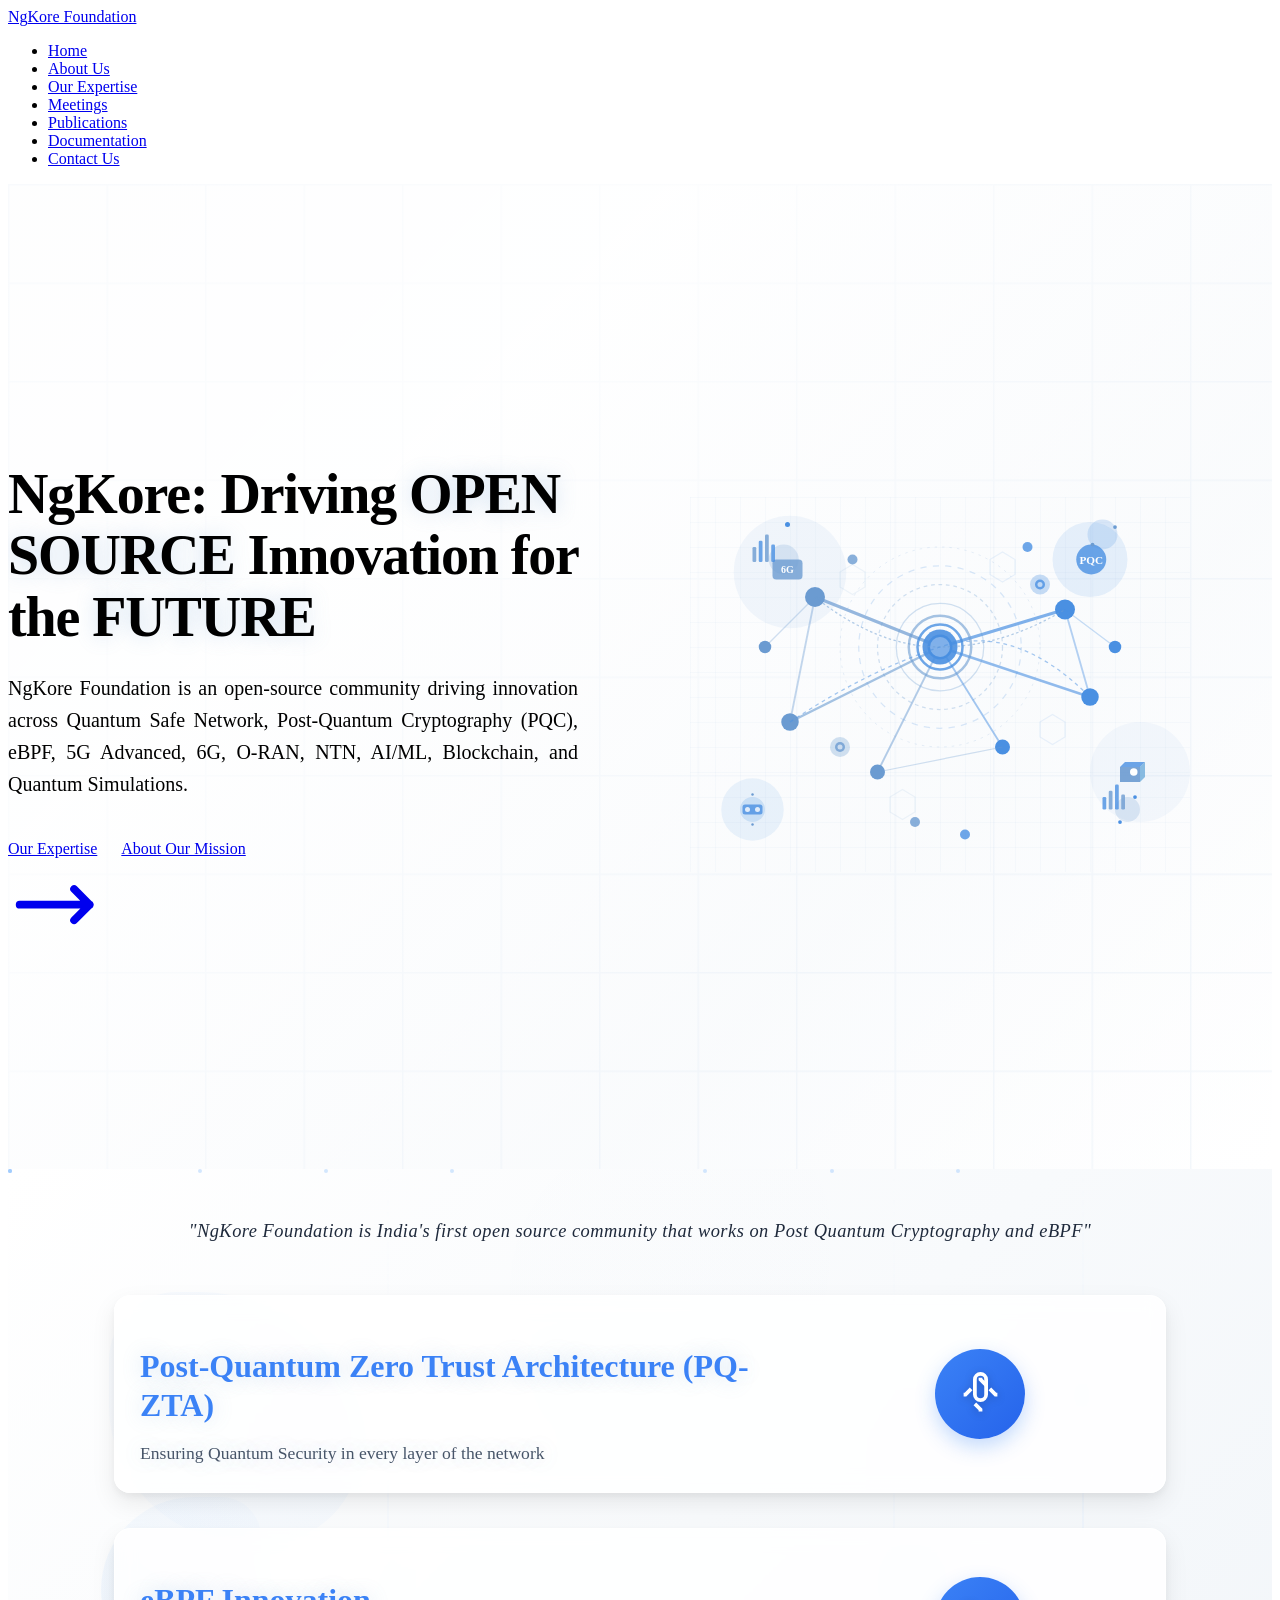
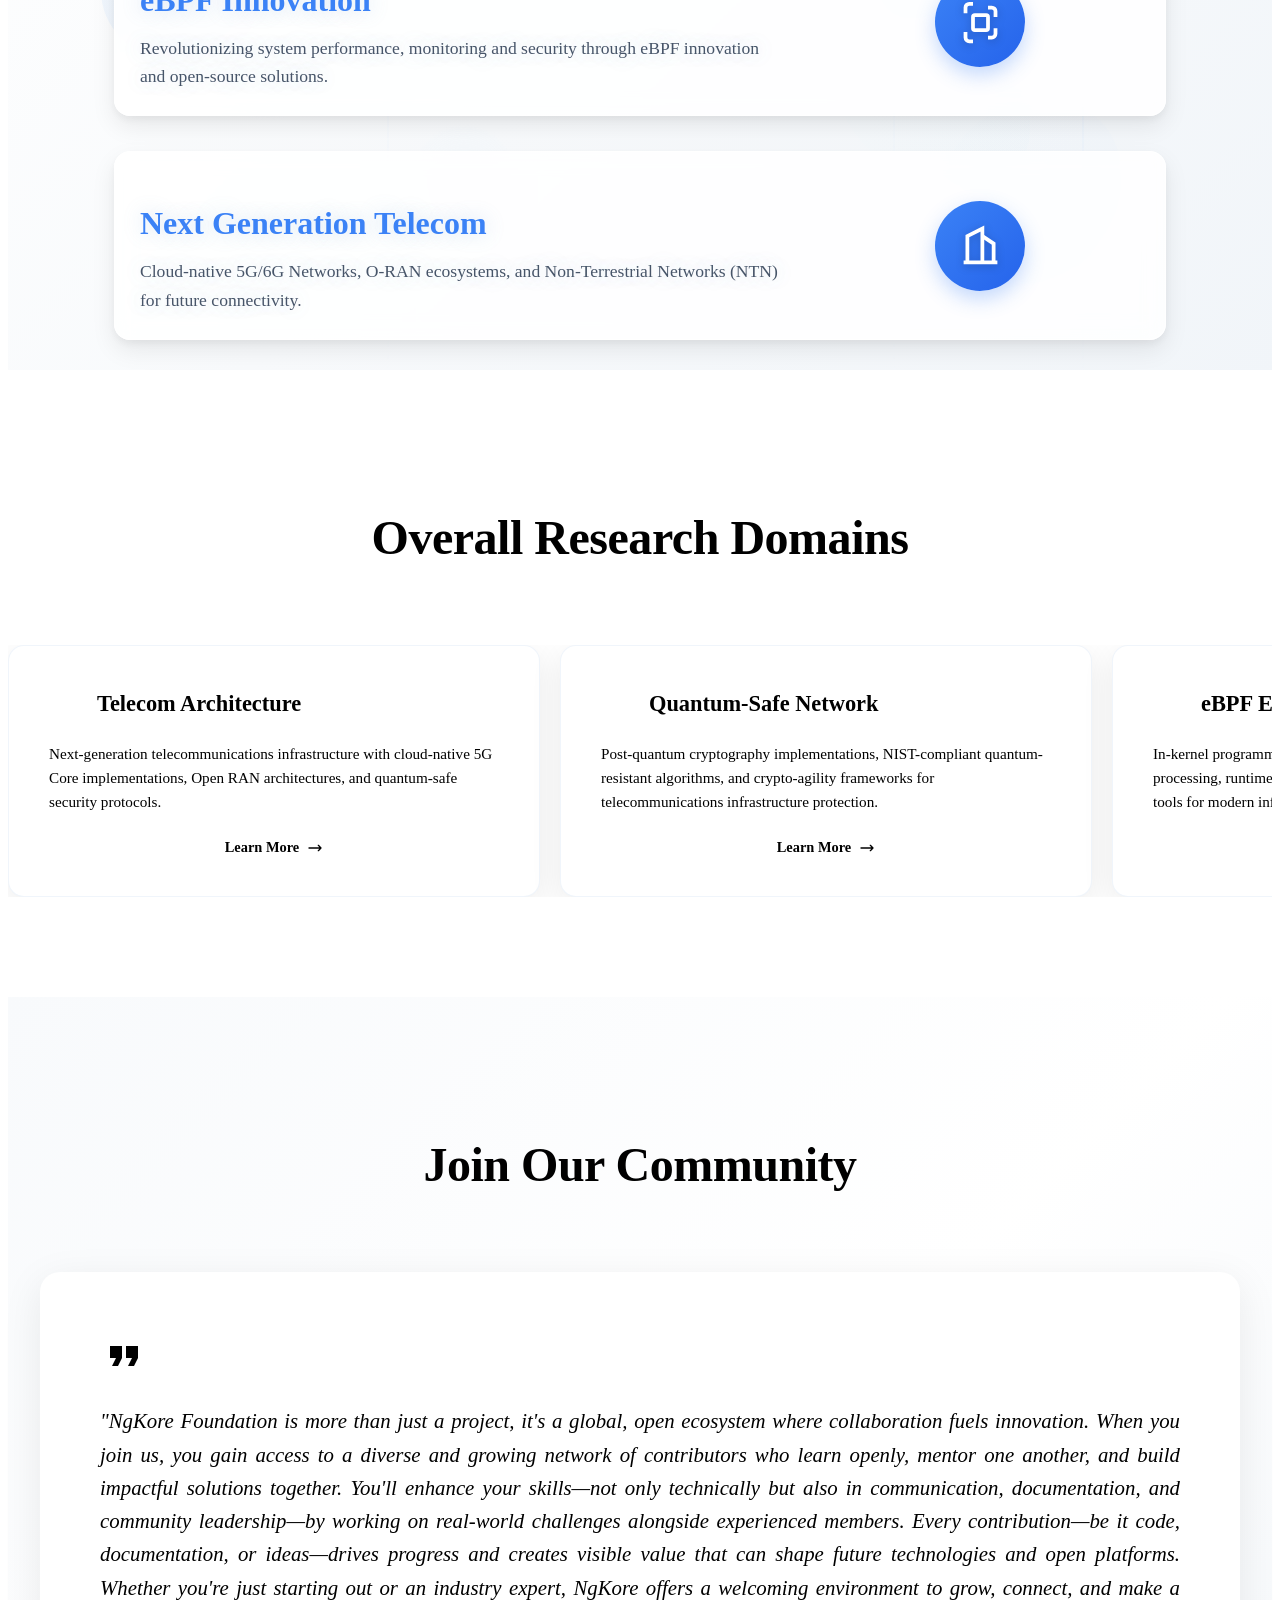
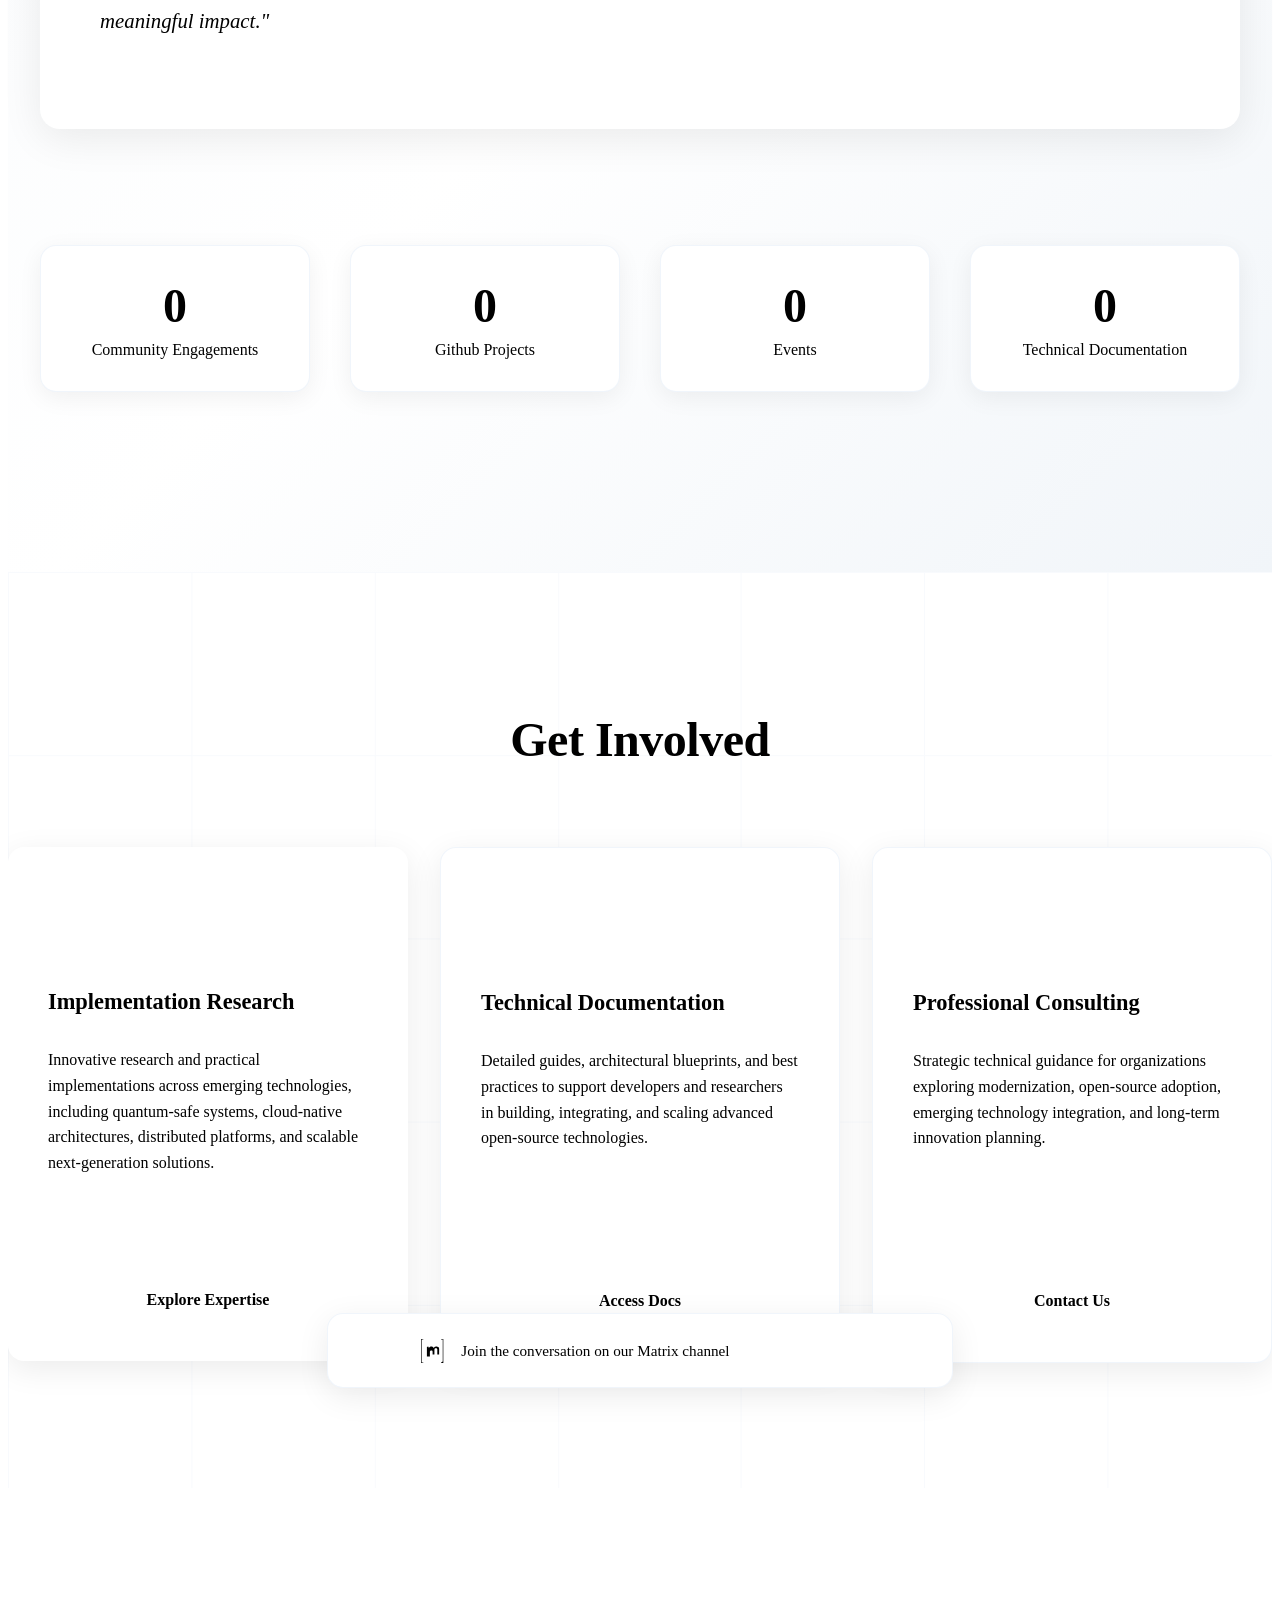
==== commit 2938ab03: "embedding github sponsor button to home page Signed-off-by: evershalik <evershalik@gmail.com>" ====
--- a/index.html
+++ b/index.html
@@ -1794,6 +1794,9 @@
                 with meaningful, forward-thinking initiatives.
               </p>
             </div>
+            <div class="sponsor-button-container" style="margin-top: 2rem; text-align: center;">
+              <iframe src="https://github.com/sponsors/ngkore/button" title="Sponsor ngkore" height="32" width="114" style="border: 0; border-radius: 6px;"></iframe>
+            </div>
           </div>
         </div>
       </section>
